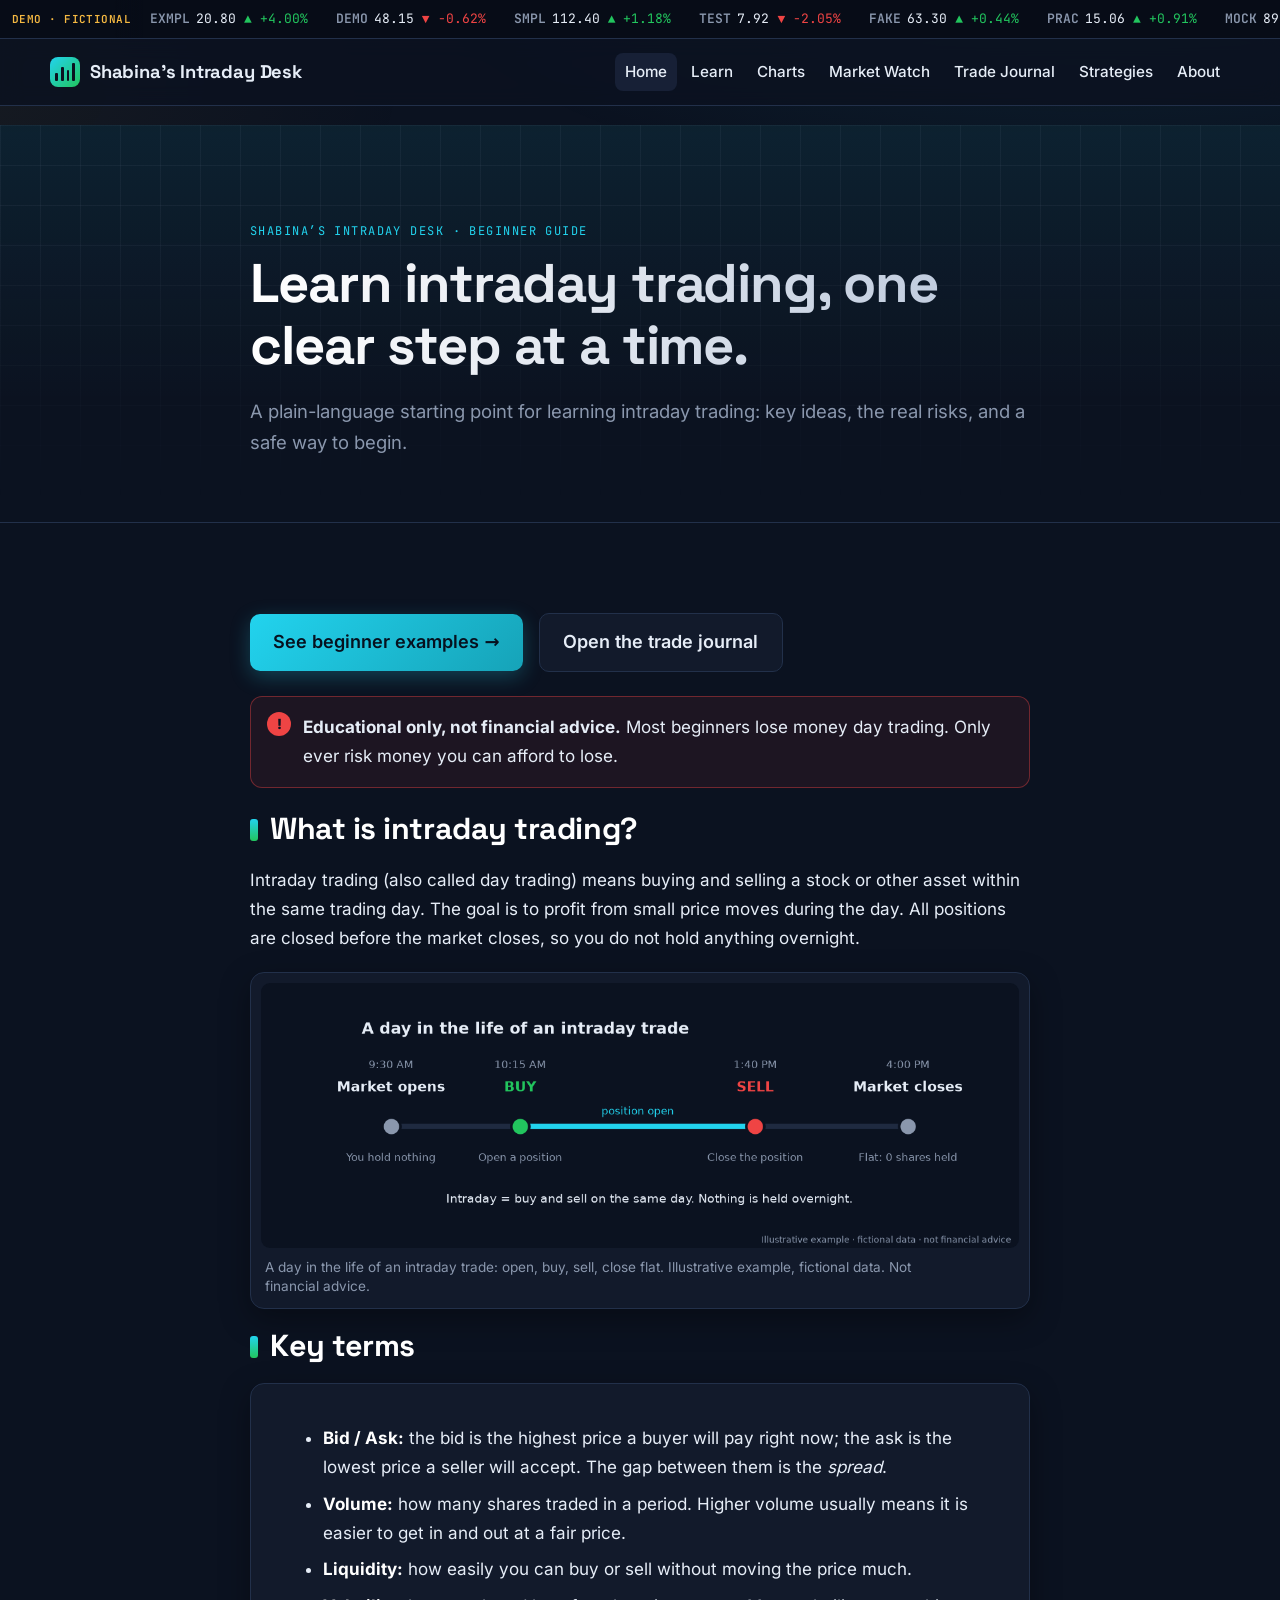
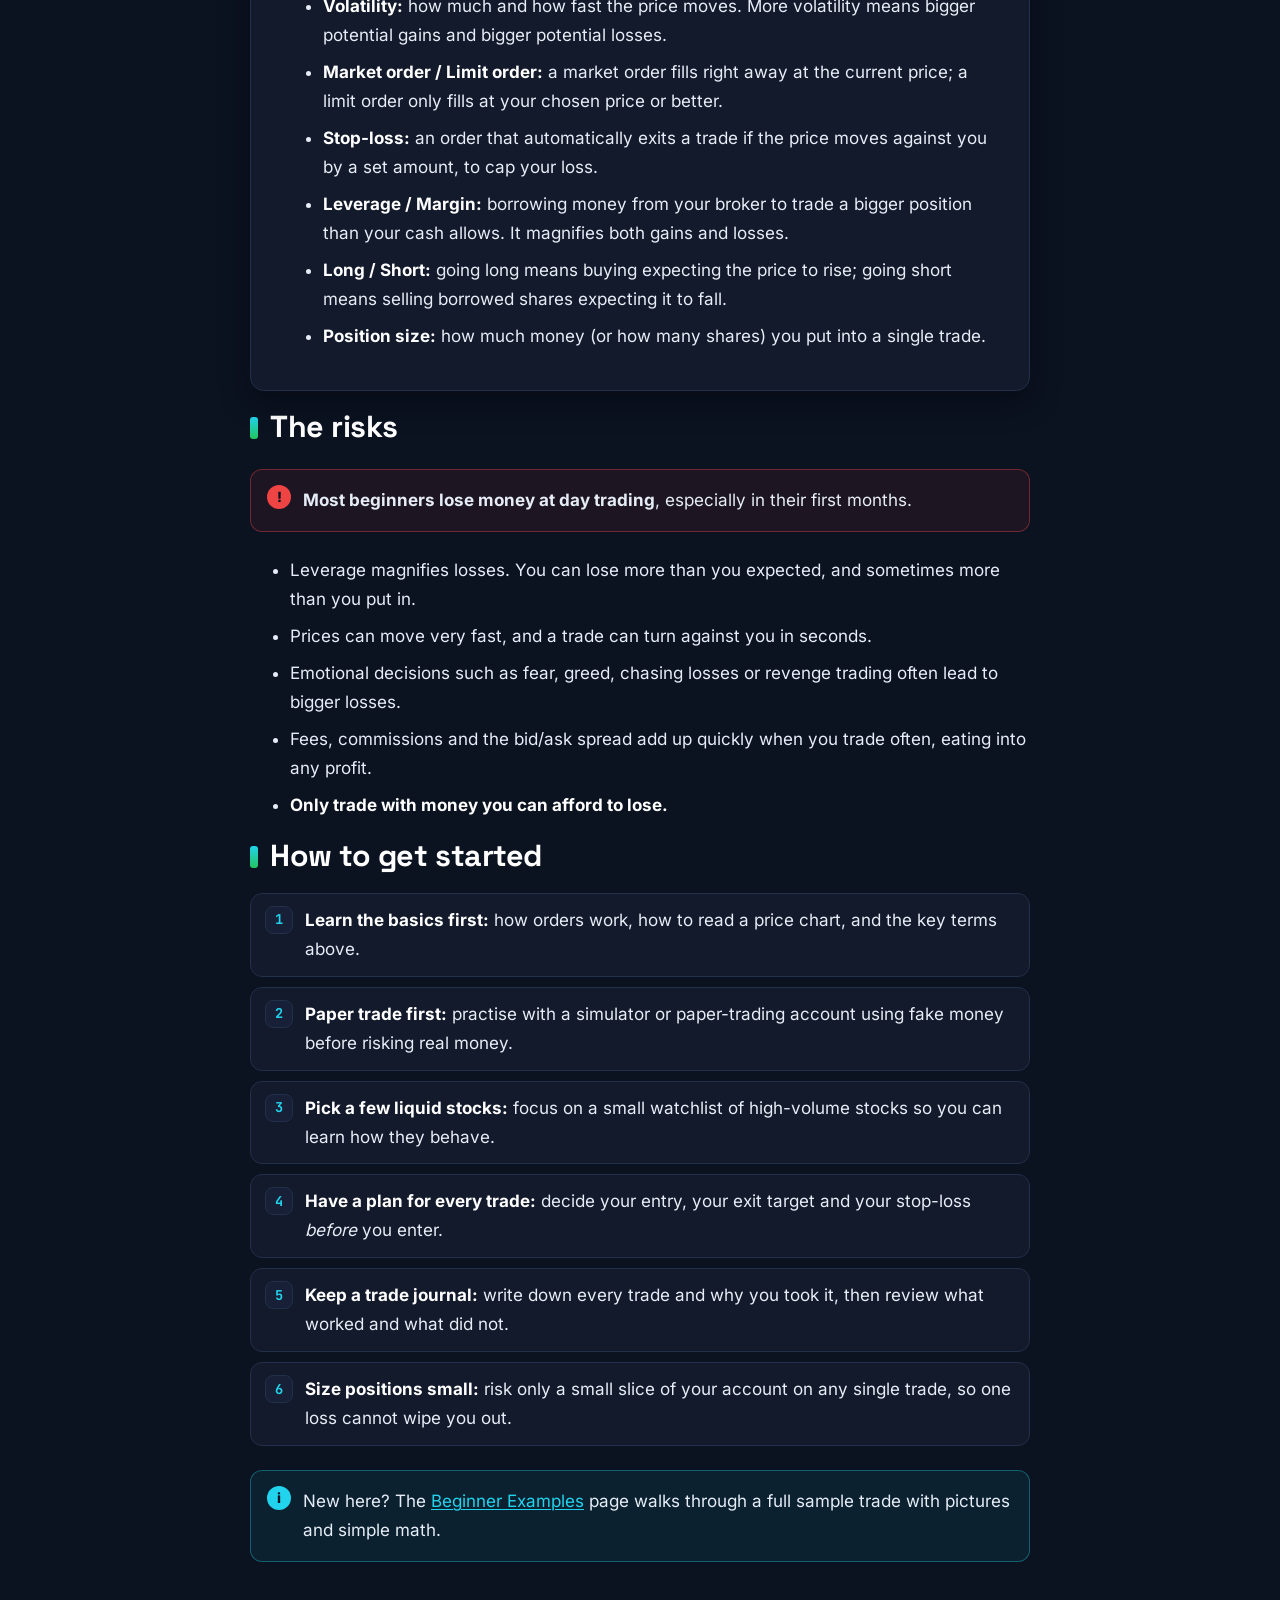
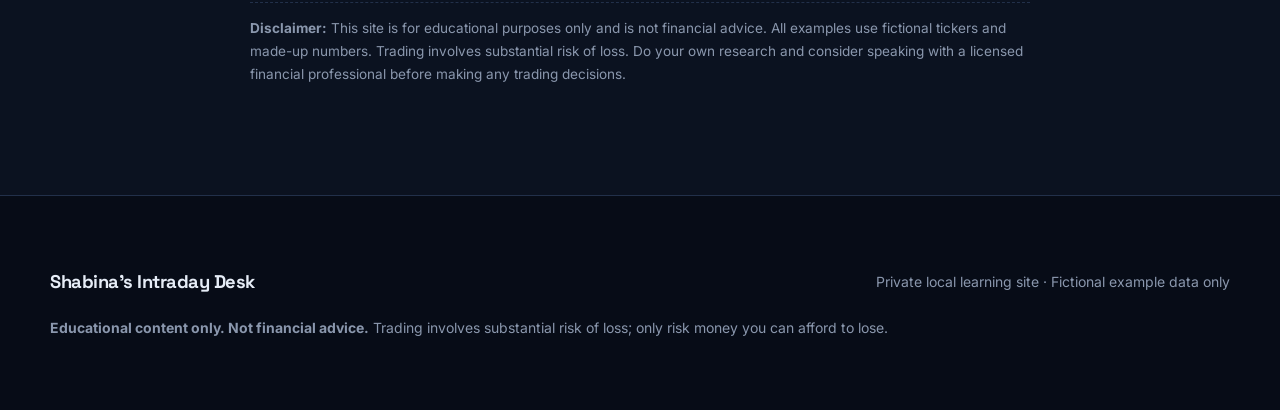
==== index.html @ dc7ed5ba "Publish the static site at the repository root. Extract the finished GitHub Pages export in place, i" ====
<!DOCTYPE html>
<html lang="en-US">
<head>
<meta name="robots" content="noindex, nofollow">
	<meta charset="UTF-8" />
	<meta name="viewport" content="width=device-width, initial-scale=1" />
<title>Shabina&#039;s Intraday Desk &#8211; Intraday trading charts, market watch and journal</title>
<style id="wp-img-auto-sizes-contain-inline-css">
img:is([sizes=auto i],[sizes^="auto," i]){contain-intrinsic-size:3000px 1500px}

</style>
<style id="wp-block-site-title-inline-css">
.wp-block-site-title{box-sizing:border-box}.wp-block-site-title :where(a){color:inherit;font-family:inherit;font-size:inherit;font-style:inherit;font-weight:inherit;letter-spacing:inherit;line-height:inherit;text-decoration:inherit}

</style>
<style id="wp-block-group-inline-css">
.wp-block-group{box-sizing:border-box}:where(.wp-block-group.wp-block-group-is-layout-constrained){position:relative}

</style>
<style id="wp-block-navigation-link-inline-css">
.wp-block-navigation .wp-block-navigation-item__label{overflow-wrap:break-word}.wp-block-navigation .wp-block-navigation-item__description{display:none}.link-ui-tools{outline:1px solid #f0f0f0;padding:8px}.link-ui-block-inserter{padding-top:8px}.link-ui-block-inserter__back{margin-left:8px;text-transform:uppercase}

</style>
<link rel='stylesheet' id='wp-block-navigation-css' href='wp-includes/blocks/navigation/style.min.css' media='all' />
<style id="wp-block-paragraph-inline-css">
.is-small-text{font-size:.875em}.is-regular-text{font-size:1em}.is-large-text{font-size:2.25em}.is-larger-text{font-size:3em}.has-drop-cap:not(:focus):first-letter{float:left;font-size:8.4em;font-style:normal;font-weight:100;line-height:.68;margin:.05em .1em 0 0;text-transform:uppercase}body.rtl .has-drop-cap:not(:focus):first-letter{float:none;margin-left:.1em}p.has-drop-cap.has-background{overflow:hidden}:root :where(p.has-background){padding:1.25em 2.375em}:where(p.has-text-color:not(.has-link-color)) a{color:inherit}p.has-text-align-left[style*="writing-mode:vertical-lr"],p.has-text-align-right[style*="writing-mode:vertical-rl"]{rotate:180deg}

</style>
<style id="wp-block-heading-inline-css">
h1:where(.wp-block-heading).has-background,h2:where(.wp-block-heading).has-background,h3:where(.wp-block-heading).has-background,h4:where(.wp-block-heading).has-background,h5:where(.wp-block-heading).has-background,h6:where(.wp-block-heading).has-background{padding:1.25em 2.375em}h1.has-text-align-left[style*=writing-mode]:where([style*=vertical-lr]),h1.has-text-align-right[style*=writing-mode]:where([style*=vertical-rl]),h2.has-text-align-left[style*=writing-mode]:where([style*=vertical-lr]),h2.has-text-align-right[style*=writing-mode]:where([style*=vertical-rl]),h3.has-text-align-left[style*=writing-mode]:where([style*=vertical-lr]),h3.has-text-align-right[style*=writing-mode]:where([style*=vertical-rl]),h4.has-text-align-left[style*=writing-mode]:where([style*=vertical-lr]),h4.has-text-align-right[style*=writing-mode]:where([style*=vertical-rl]),h5.has-text-align-left[style*=writing-mode]:where([style*=vertical-lr]),h5.has-text-align-right[style*=writing-mode]:where([style*=vertical-rl]),h6.has-text-align-left[style*=writing-mode]:where([style*=vertical-lr]),h6.has-text-align-right[style*=writing-mode]:where([style*=vertical-rl]){rotate:180deg}

</style>
<style id="wp-block-post-excerpt-inline-css">
:where(.wp-block-post-excerpt){box-sizing:border-box;margin-bottom:var(--wp--style--block-gap);margin-top:var(--wp--style--block-gap)}.wp-block-post-excerpt__excerpt{margin-bottom:0;margin-top:0}.wp-block-post-excerpt__more-text{margin-bottom:0;margin-top:var(--wp--style--block-gap)}.wp-block-post-excerpt__more-link{display:inline-block}

</style>
<style id="wp-block-button-inline-css">
.wp-block-button__link{align-content:center;box-sizing:border-box;cursor:pointer;display:inline-block;height:100%;text-align:center;word-break:break-word}.wp-block-button__link.aligncenter{text-align:center}.wp-block-button__link.alignright{text-align:right}:where(.wp-block-button__link){border-radius:9999px;box-shadow:none;padding:calc(.667em + 2px) calc(1.333em + 2px);text-decoration:none}.wp-block-button[style*=text-decoration] .wp-block-button__link{text-decoration:inherit}.wp-block-buttons>.wp-block-button.has-custom-width{max-width:none}.wp-block-buttons>.wp-block-button.has-custom-width .wp-block-button__link{width:100%}.wp-block-buttons>.wp-block-button.has-custom-font-size .wp-block-button__link{font-size:inherit}.wp-block-buttons>.wp-block-button[class*=wp-block-button__width]{width:calc(var(--wp--block-button--width)*1% - var(--wp--style--block-gap, .5em)*(1 - var(--wp--block-button--width)/100))}.wp-block-buttons>.wp-block-button.wp-block-button__width-25{width:calc(25% - var(--wp--style--block-gap, .5em)*.75)}.wp-block-buttons>.wp-block-button.wp-block-button__width-50{width:calc(50% - var(--wp--style--block-gap, .5em)*.5)}.wp-block-buttons>.wp-block-button.wp-block-button__width-75{width:calc(75% - var(--wp--style--block-gap, .5em)*.25)}.wp-block-buttons>.wp-block-button.wp-block-button__width-100{flex-basis:100%;width:100%}.wp-block-buttons.is-vertical>.wp-block-button[class*=wp-block-button__width]{width:calc(var(--wp--block-button--width)*1%)}.wp-block-buttons.is-vertical>.wp-block-button.wp-block-button__width-25{width:25%}.wp-block-buttons.is-vertical>.wp-block-button.wp-block-button__width-50{width:50%}.wp-block-buttons.is-vertical>.wp-block-button.wp-block-button__width-75{width:75%}.wp-block-button.is-style-squared,.wp-block-button__link.wp-block-button.is-style-squared{border-radius:0}.wp-block-button.no-border-radius,.wp-block-button__link.no-border-radius{border-radius:0!important}:root :where(.wp-block-button .wp-block-button__link.is-style-outline),:root :where(.wp-block-button.is-style-outline>.wp-block-button__link){border:2px solid;padding:.667em 1.333em}:root :where(.wp-block-button .wp-block-button__link.is-style-outline:not(.has-text-color)),:root :where(.wp-block-button.is-style-outline>.wp-block-button__link:not(.has-text-color)){color:currentColor}:root :where(.wp-block-button .wp-block-button__link.is-style-outline:not(.has-background)),:root :where(.wp-block-button.is-style-outline>.wp-block-button__link:not(.has-background)){background-color:transparent;background-image:none}

</style>
<style id="wp-block-buttons-inline-css">
.wp-block-buttons{box-sizing:border-box}.wp-block-buttons.is-vertical{flex-direction:column}.wp-block-buttons.is-vertical>.wp-block-button:last-child{margin-bottom:0}.wp-block-buttons>.wp-block-button{display:inline-block;margin:0}.wp-block-buttons.is-content-justification-left{justify-content:flex-start}.wp-block-buttons.is-content-justification-left.is-vertical{align-items:flex-start}.wp-block-buttons.is-content-justification-center{justify-content:center}.wp-block-buttons.is-content-justification-center.is-vertical{align-items:center}.wp-block-buttons.is-content-justification-right{justify-content:flex-end}.wp-block-buttons.is-content-justification-right.is-vertical{align-items:flex-end}.wp-block-buttons.is-content-justification-space-between{justify-content:space-between}.wp-block-buttons.aligncenter{text-align:center}.wp-block-buttons:not(.is-content-justification-space-between,.is-content-justification-right,.is-content-justification-left,.is-content-justification-center) .wp-block-button.aligncenter{margin-left:auto;margin-right:auto;width:100%}.wp-block-buttons[style*=text-decoration] .wp-block-button,.wp-block-buttons[style*=text-decoration] .wp-block-button__link{text-decoration:inherit}.wp-block-buttons.has-custom-font-size .wp-block-button__link{font-size:inherit}.wp-block-buttons .wp-block-button__link{width:100%}.wp-block-button.aligncenter{text-align:center}

</style>
<style id="wp-block-image-inline-css">
.wp-block-image>a,.wp-block-image>figure>a{display:inline-block}.wp-block-image img{box-sizing:border-box;height:auto;max-width:100%;vertical-align:bottom}@media not (prefers-reduced-motion){.wp-block-image img.hide{visibility:hidden}.wp-block-image img.show{animation:show-content-image .4s}}.wp-block-image[style*=border-radius] img,.wp-block-image[style*=border-radius]>a{border-radius:inherit}.wp-block-image.has-custom-border img{box-sizing:border-box}.wp-block-image.aligncenter{text-align:center}.wp-block-image.alignfull>a,.wp-block-image.alignwide>a{width:100%}.wp-block-image.alignfull img,.wp-block-image.alignwide img{height:auto;width:100%}.wp-block-image .aligncenter,.wp-block-image .alignleft,.wp-block-image .alignright,.wp-block-image.aligncenter,.wp-block-image.alignleft,.wp-block-image.alignright{display:table}.wp-block-image .aligncenter>figcaption,.wp-block-image .alignleft>figcaption,.wp-block-image .alignright>figcaption,.wp-block-image.aligncenter>figcaption,.wp-block-image.alignleft>figcaption,.wp-block-image.alignright>figcaption{caption-side:bottom;display:table-caption}.wp-block-image .alignleft{float:left;margin:.5em 1em .5em 0}.wp-block-image .alignright{float:right;margin:.5em 0 .5em 1em}.wp-block-image .aligncenter{margin-left:auto;margin-right:auto}.wp-block-image :where(figcaption){margin-bottom:1em;margin-top:.5em}.wp-block-image.is-style-circle-mask img{border-radius:9999px}@supports ((-webkit-mask-image:none) or (mask-image:none)) or (-webkit-mask-image:none){.wp-block-image.is-style-circle-mask img{border-radius:0;-webkit-mask-image:url('data:image/svg+xml;utf8,<svg viewBox="0 0 100 100" xmlns="http://www.w3.org/2000/svg"><circle cx="50" cy="50" r="50"/></svg>');mask-image:url('data:image/svg+xml;utf8,<svg viewBox="0 0 100 100" xmlns="http://www.w3.org/2000/svg"><circle cx="50" cy="50" r="50"/></svg>');mask-mode:alpha;-webkit-mask-position:center;mask-position:center;-webkit-mask-repeat:no-repeat;mask-repeat:no-repeat;-webkit-mask-size:contain;mask-size:contain}}:root :where(.wp-block-image.is-style-rounded img,.wp-block-image .is-style-rounded img){border-radius:9999px}.wp-block-image figure{margin:0}.wp-lightbox-container{display:flex;flex-direction:column;position:relative}.wp-lightbox-container img{cursor:zoom-in}.wp-lightbox-container img:hover+button{opacity:1}.wp-lightbox-container button{align-items:center;backdrop-filter:blur(16px) saturate(180%);background-color:rgba(90,90,90,.25);border:none;border-radius:4px;cursor:zoom-in;display:flex;height:20px;justify-content:center;opacity:0;padding:0;position:absolute;right:16px;text-align:center;top:16px;width:20px;z-index:100}@media not (prefers-reduced-motion){.wp-lightbox-container button{transition:opacity .2s ease}}.wp-lightbox-container button:focus-visible{outline:3px auto rgba(90,90,90,.25);outline:3px auto -webkit-focus-ring-color;outline-offset:3px}.wp-lightbox-container button:hover{cursor:pointer;opacity:1}.wp-lightbox-container button:focus{opacity:1}.wp-lightbox-container button:focus,.wp-lightbox-container button:hover,.wp-lightbox-container button:not(:hover):not(:active):not(.has-background){background-color:rgba(90,90,90,.25);border:none}.wp-lightbox-overlay{box-sizing:border-box;cursor:zoom-out;height:100vh;left:0;overflow:hidden;position:fixed;top:0;visibility:hidden;width:100%;z-index:100000}.wp-lightbox-overlay .wp-lightbox-close-button{align-items:center;cursor:pointer;display:flex;font-family:inherit;gap:8px;justify-content:center;line-height:1;min-height:40px;min-width:40px;padding:0 4px;position:absolute;right:calc(env(safe-area-inset-right) + 16px);top:calc(env(safe-area-inset-top) + 16px);z-index:5000000}.wp-lightbox-overlay .wp-lightbox-close-button:focus,.wp-lightbox-overlay .wp-lightbox-close-button:hover,.wp-lightbox-overlay .wp-lightbox-close-button:not(:hover):not(:active):not(.has-background){background:none;border:none}.wp-lightbox-overlay .wp-lightbox-close-button:has(.wp-lightbox-close-text:not([hidden])) .wp-lightbox-close-icon svg{height:1em;width:1em}.wp-lightbox-overlay .wp-lightbox-close-icon svg{display:block}.wp-lightbox-overlay .wp-lightbox-navigation-button-next,.wp-lightbox-overlay .wp-lightbox-navigation-button-prev{align-items:center;bottom:16px;cursor:pointer;display:flex;font-family:inherit;gap:4px;justify-content:center;line-height:1;min-height:40px;min-width:40px;padding:0 8px;position:absolute;z-index:2000002}.wp-lightbox-overlay .wp-lightbox-navigation-button-next[hidden],.wp-lightbox-overlay .wp-lightbox-navigation-button-prev[hidden]{display:none}@media (min-width:960px){.wp-lightbox-overlay .wp-lightbox-navigation-button-next,.wp-lightbox-overlay .wp-lightbox-navigation-button-prev{bottom:50%;transform:translateY(-50%)}}.wp-lightbox-overlay .wp-lightbox-navigation-button-next:focus,.wp-lightbox-overlay .wp-lightbox-navigation-button-next:hover,.wp-lightbox-overlay .wp-lightbox-navigation-button-next:not(:hover):not(:active):not(.has-background),.wp-lightbox-overlay .wp-lightbox-navigation-button-prev:focus,.wp-lightbox-overlay .wp-lightbox-navigation-button-prev:hover,.wp-lightbox-overlay .wp-lightbox-navigation-button-prev:not(:hover):not(:active):not(.has-background){background:none;border:none;padding:0 8px}.wp-lightbox-overlay .wp-lightbox-navigation-button-next:has(.wp-lightbox-navigation-text:not([hidden])) .wp-lightbox-navigation-icon svg,.wp-lightbox-overlay .wp-lightbox-navigation-button-prev:has(.wp-lightbox-navigation-text:not([hidden])) .wp-lightbox-navigation-icon svg{display:block;height:1.5em;width:1.5em}.wp-lightbox-overlay .wp-lightbox-navigation-button-prev{left:calc(env(safe-area-inset-left) + 16px)}.wp-lightbox-overlay .wp-lightbox-navigation-button-next{right:calc(env(safe-area-inset-right) + 16px)}.wp-lightbox-overlay .wp-lightbox-navigation-icon svg{vertical-align:middle}.wp-lightbox-overlay .lightbox-image-container{height:var(--wp--lightbox-container-height);left:50%;overflow:hidden;position:absolute;top:50%;transform:translate(-50%,-50%);transform-origin:top left;width:var(--wp--lightbox-container-width);z-index:2000001}.wp-lightbox-overlay .wp-block-image{align-items:center;box-sizing:border-box;display:flex;height:100%;justify-content:center;margin:0;position:relative;transform-origin:0 0;width:100%;z-index:3000000}.wp-lightbox-overlay .wp-block-image img{height:var(--wp--lightbox-image-height);min-height:var(--wp--lightbox-image-height);min-width:var(--wp--lightbox-image-width);width:var(--wp--lightbox-image-width)}.wp-lightbox-overlay .wp-block-image figcaption{display:none}.wp-lightbox-overlay button{background:none;border:none}.wp-lightbox-overlay .scrim{background-color:#fff;height:100%;opacity:.9;position:absolute;width:100%;z-index:2000000}.wp-lightbox-overlay.active{visibility:visible}@media not (prefers-reduced-motion){.wp-lightbox-overlay.active{animation:turn-on-visibility .25s both}.wp-lightbox-overlay.active img{animation:turn-on-visibility .35s both}.wp-lightbox-overlay.show-closing-animation:not(.active){animation:turn-off-visibility .35s both}.wp-lightbox-overlay.show-closing-animation:not(.active) img{animation:turn-off-visibility .25s both}.wp-lightbox-overlay.zoom.active{animation:none;opacity:1;visibility:visible}.wp-lightbox-overlay.zoom.active .lightbox-image-container{animation:lightbox-zoom-in .4s}.wp-lightbox-overlay.zoom.active .lightbox-image-container img{animation:none}.wp-lightbox-overlay.zoom.active .scrim{animation:turn-on-visibility .4s forwards}.wp-lightbox-overlay.zoom.show-closing-animation:not(.active){animation:none}.wp-lightbox-overlay.zoom.show-closing-animation:not(.active) .lightbox-image-container{animation:lightbox-zoom-out .4s}.wp-lightbox-overlay.zoom.show-closing-animation:not(.active) .lightbox-image-container img{animation:none}.wp-lightbox-overlay.zoom.show-closing-animation:not(.active) .scrim{animation:turn-off-visibility .4s forwards}}@keyframes show-content-image{0%{visibility:hidden}99%{visibility:hidden}to{visibility:visible}}@keyframes turn-on-visibility{0%{opacity:0}to{opacity:1}}@keyframes turn-off-visibility{0%{opacity:1;visibility:visible}99%{opacity:0;visibility:visible}to{opacity:0;visibility:hidden}}@keyframes lightbox-zoom-in{0%{transform:translate(calc((-100vw + var(--wp--lightbox-scrollbar-width))/2 + var(--wp--lightbox-initial-left-position)),calc(-50vh + var(--wp--lightbox-initial-top-position))) scale(var(--wp--lightbox-scale))}to{transform:translate(-50%,-50%) scale(1)}}@keyframes lightbox-zoom-out{0%{transform:translate(-50%,-50%) scale(1);visibility:visible}99%{visibility:visible}to{transform:translate(calc((-100vw + var(--wp--lightbox-scrollbar-width))/2 + var(--wp--lightbox-initial-left-position)),calc(-50vh + var(--wp--lightbox-initial-top-position))) scale(var(--wp--lightbox-scale));visibility:hidden}}

</style>
<style id="wp-block-list-inline-css">
ol,ul{box-sizing:border-box}:root :where(.wp-block-list.has-background){padding:1.25em 2.375em}

				ul.is-style-checkmark-list {
					list-style-type: "\2713";
				}

				ul.is-style-checkmark-list li {
					padding-inline-start: 1ch;
				}

</style>
<style id="wp-block-post-content-inline-css">
.wp-block-post-content{display:flow-root}

</style>
<style id="wp-block-library-inline-css">
:root{--wp-block-synced-color:#7a00df;--wp-block-synced-color--rgb:122,0,223;--wp-bound-block-color:var(--wp-block-synced-color);--wp-editor-canvas-background:#ddd;--wp-admin-theme-color:#007cba;--wp-admin-theme-color--rgb:0,124,186;--wp-admin-theme-color-darker-10:#006ba1;--wp-admin-theme-color-darker-10--rgb:0,107,160.5;--wp-admin-theme-color-darker-20:#005a87;--wp-admin-theme-color-darker-20--rgb:0,90,135;--wp-admin-border-width-focus:2px}@media (min-resolution:192dpi){:root{--wp-admin-border-width-focus:1.5px}}.wp-element-button{cursor:pointer}:root .has-very-light-gray-background-color{background-color:#eee}:root .has-very-dark-gray-background-color{background-color:#313131}:root .has-very-light-gray-color{color:#eee}:root .has-very-dark-gray-color{color:#313131}:root .has-vivid-green-cyan-to-vivid-cyan-blue-gradient-background{background:linear-gradient(135deg,#00d084,#0693e3)}:root .has-purple-crush-gradient-background{background:linear-gradient(135deg,#34e2e4,#4721fb 50%,#ab1dfe)}:root .has-hazy-dawn-gradient-background{background:linear-gradient(135deg,#faaca8,#dad0ec)}:root .has-subdued-olive-gradient-background{background:linear-gradient(135deg,#fafae1,#67a671)}:root .has-atomic-cream-gradient-background{background:linear-gradient(135deg,#fdd79a,#004a59)}:root .has-nightshade-gradient-background{background:linear-gradient(135deg,#330968,#31cdcf)}:root .has-midnight-gradient-background{background:linear-gradient(135deg,#020381,#2874fc)}:root{--wp--preset--font-size--normal:16px;--wp--preset--font-size--huge:42px}.has-regular-font-size{font-size:1em}.has-larger-font-size{font-size:2.625em}.has-normal-font-size{font-size:var(--wp--preset--font-size--normal)}.has-huge-font-size{font-size:var(--wp--preset--font-size--huge)}:root .has-text-align-center{text-align:center}:root .has-text-align-left{text-align:left}:root .has-text-align-right{text-align:right}.has-fit-text{white-space:nowrap!important}#end-resizable-editor-section{display:none}.aligncenter{clear:both}.items-justified-left{justify-content:flex-start}.items-justified-center{justify-content:center}.items-justified-right{justify-content:flex-end}.items-justified-space-between{justify-content:space-between}.screen-reader-text{word-wrap:normal!important;border:0;clip-path:inset(50%);height:1px;margin:-1px;overflow:hidden;padding:0;position:absolute;width:1px;word-break:normal!important}.screen-reader-text:focus{background-color:#ddd;clip-path:none;color:#444;display:block;font-size:1em;height:auto;left:5px;line-height:normal;padding:15px 23px 14px;text-decoration:none;top:5px;width:auto;z-index:100000}html :where(.has-border-color){border-style:solid}html :where([style^=border-color],[style*=";border-color"],[style*="; border-color"]){border-style:solid}html :where([style^=border-top-color],[style*=";border-top-color"],[style*="; border-top-color"]){border-top-style:solid}html :where([style^=border-right-color],[style*=";border-right-color"],[style*="; border-right-color"]){border-right-style:solid}html :where([style^=border-bottom-color],[style*=";border-bottom-color"],[style*="; border-bottom-color"]){border-bottom-style:solid}html :where([style^=border-left-color],[style*=";border-left-color"],[style*="; border-left-color"]){border-left-style:solid}html :where([style^=border-width],[style*=";border-width"],[style*="; border-width"]){border-style:solid}html :where([style^=border-top-width],[style*=";border-top-width"],[style*="; border-top-width"]){border-top-style:solid}html :where([style^=border-right-width],[style*=";border-right-width"],[style*="; border-right-width"]){border-right-style:solid}html :where([style^=border-bottom-width],[style*=";border-bottom-width"],[style*="; border-bottom-width"]){border-bottom-style:solid}html :where([style^=border-left-width],[style*=";border-left-width"],[style*="; border-left-width"]){border-left-style:solid}html :where(img[class*=wp-image-]){height:auto;max-width:100%}:where(figure){margin:0 0 1em}html :where(.is-position-sticky){--wp-admin--admin-bar--position-offset:var(--wp-admin--admin-bar--height,0px)}@media screen and (max-width:600px){html :where(.is-position-sticky){--wp-admin--admin-bar--position-offset:0px}}

</style>
<style id="global-styles-inline-css">
:root{--wp--preset--aspect-ratio--square: 1;--wp--preset--aspect-ratio--4-3: 4/3;--wp--preset--aspect-ratio--3-4: 3/4;--wp--preset--aspect-ratio--3-2: 3/2;--wp--preset--aspect-ratio--2-3: 2/3;--wp--preset--aspect-ratio--16-9: 16/9;--wp--preset--aspect-ratio--9-16: 9/16;--wp--preset--color--black: #000000;--wp--preset--color--cyan-bluish-gray: #abb8c3;--wp--preset--color--white: #ffffff;--wp--preset--color--pale-pink: #f78da7;--wp--preset--color--vivid-red: #cf2e2e;--wp--preset--color--luminous-vivid-orange: #ff6900;--wp--preset--color--luminous-vivid-amber: #fcb900;--wp--preset--color--light-green-cyan: #7bdcb5;--wp--preset--color--vivid-green-cyan: #00d084;--wp--preset--color--pale-cyan-blue: #8ed1fc;--wp--preset--color--vivid-cyan-blue: #0693e3;--wp--preset--color--vivid-purple: #9b51e0;--wp--preset--color--base: #0B1220;--wp--preset--color--contrast: #E6EDF7;--wp--preset--color--accent-1: #22D3EE;--wp--preset--color--accent-2: #F5B942;--wp--preset--color--accent-3: #121A2B;--wp--preset--color--accent-4: #8A97AD;--wp--preset--color--accent-5: #22304A;--wp--preset--color--accent-6: #172036;--wp--preset--color--gain: #22C55E;--wp--preset--color--loss: #EF4444;--wp--preset--gradient--vivid-cyan-blue-to-vivid-purple: linear-gradient(135deg,rgb(6,147,227) 0%,rgb(155,81,224) 100%);--wp--preset--gradient--light-green-cyan-to-vivid-green-cyan: linear-gradient(135deg,rgb(122,220,180) 0%,rgb(0,208,130) 100%);--wp--preset--gradient--luminous-vivid-amber-to-luminous-vivid-orange: linear-gradient(135deg,rgb(252,185,0) 0%,rgb(255,105,0) 100%);--wp--preset--gradient--luminous-vivid-orange-to-vivid-red: linear-gradient(135deg,rgb(255,105,0) 0%,rgb(207,46,46) 100%);--wp--preset--gradient--very-light-gray-to-cyan-bluish-gray: linear-gradient(135deg,rgb(238,238,238) 0%,rgb(169,184,195) 100%);--wp--preset--gradient--cool-to-warm-spectrum: linear-gradient(135deg,rgb(74,234,220) 0%,rgb(151,120,209) 20%,rgb(207,42,186) 40%,rgb(238,44,130) 60%,rgb(251,105,98) 80%,rgb(254,248,76) 100%);--wp--preset--gradient--blush-light-purple: linear-gradient(135deg,rgb(255,206,236) 0%,rgb(152,150,240) 100%);--wp--preset--gradient--blush-bordeaux: linear-gradient(135deg,rgb(254,205,165) 0%,rgb(254,45,45) 50%,rgb(107,0,62) 100%);--wp--preset--gradient--luminous-dusk: linear-gradient(135deg,rgb(255,203,112) 0%,rgb(199,81,192) 50%,rgb(65,88,208) 100%);--wp--preset--gradient--pale-ocean: linear-gradient(135deg,rgb(255,245,203) 0%,rgb(182,227,212) 50%,rgb(51,167,181) 100%);--wp--preset--gradient--electric-grass: linear-gradient(135deg,rgb(202,248,128) 0%,rgb(113,206,126) 100%);--wp--preset--gradient--midnight: linear-gradient(135deg,rgb(2,3,129) 0%,rgb(40,116,252) 100%);--wp--preset--font-size--small: 0.875rem;--wp--preset--font-size--medium: clamp(1rem, 1rem + ((1vw - 0.2rem) * 0.233), 1.125rem);--wp--preset--font-size--large: clamp(1.125rem, 1.125rem + ((1vw - 0.2rem) * 0.465), 1.375rem);--wp--preset--font-size--x-large: clamp(1.75rem, 1.75rem + ((1vw - 0.2rem) * 0.465), 2rem);--wp--preset--font-size--xx-large: clamp(2.15rem, 2.15rem + ((1vw - 0.2rem) * 1.581), 3rem);--wp--preset--font-family--body: Inter, system-ui, sans-serif;--wp--preset--font-family--display: "Space Grotesk", Inter, sans-serif;--wp--preset--font-family--mono: "JetBrains Mono", ui-monospace, monospace;--wp--preset--spacing--20: 10px;--wp--preset--spacing--30: 20px;--wp--preset--spacing--40: 30px;--wp--preset--spacing--50: clamp(30px, 5vw, 50px);--wp--preset--spacing--60: clamp(30px, 7vw, 70px);--wp--preset--spacing--70: clamp(50px, 7vw, 90px);--wp--preset--spacing--80: clamp(70px, 10vw, 140px);--wp--preset--shadow--natural: 6px 6px 9px rgba(0, 0, 0, 0.2);--wp--preset--shadow--deep: 12px 12px 50px rgba(0, 0, 0, 0.4);--wp--preset--shadow--sharp: 6px 6px 0px rgba(0, 0, 0, 0.2);--wp--preset--shadow--outlined: 6px 6px 0px -3px rgb(255, 255, 255), 6px 6px rgb(0, 0, 0);--wp--preset--shadow--crisp: 6px 6px 0px rgb(0, 0, 0);}.wp-block-button{--wp--preset--dimension--25: 25%;--wp--preset--dimension--50: 50%;--wp--preset--dimension--75: 75%;--wp--preset--dimension--100: 100%;}:root { --wp--style--global--content-size: 780px;--wp--style--global--wide-size: 1180px; }:where(body) { margin: 0; }.wp-site-blocks { padding-top: var(--wp--style--root--padding-top); padding-bottom: var(--wp--style--root--padding-bottom); }.has-global-padding { padding-right: var(--wp--style--root--padding-right); padding-left: var(--wp--style--root--padding-left); }.has-global-padding > .alignfull { margin-right: calc(var(--wp--style--root--padding-right) * -1); margin-left: calc(var(--wp--style--root--padding-left) * -1); }.has-global-padding :where(:not(.alignfull.is-layout-flow) > .has-global-padding:not(.wp-block-block, .alignfull)) { padding-right: 0; padding-left: 0; }.has-global-padding :where(:not(.alignfull.is-layout-flow) > .has-global-padding:not(.wp-block-block, .alignfull)) > .alignfull { margin-left: 0; margin-right: 0; }.wp-site-blocks > .alignleft { float: left; margin-right: 2em; }.wp-site-blocks > .alignright { float: right; margin-left: 2em; }.wp-site-blocks > .aligncenter { justify-content: center; margin-left: auto; margin-right: auto; }:where(.wp-site-blocks) > * { margin-block-start: 1.2rem; margin-block-end: 0; }:where(.wp-site-blocks) > :first-child { margin-block-start: 0; }:where(.wp-site-blocks) > :last-child { margin-block-end: 0; }:root { --wp--style--block-gap: 1.2rem; }:root :where(.is-layout-flow) > :first-child{margin-block-start: 0;}:root :where(.is-layout-flow) > :last-child{margin-block-end: 0;}:root :where(.is-layout-flow) > *{margin-block-start: 1.2rem;margin-block-end: 0;}:root :where(.is-layout-constrained) > :first-child{margin-block-start: 0;}:root :where(.is-layout-constrained) > :last-child{margin-block-end: 0;}:root :where(.is-layout-constrained) > *{margin-block-start: 1.2rem;margin-block-end: 0;}:root :where(.is-layout-flex){gap: 1.2rem;}:root :where(.is-layout-grid){gap: 1.2rem;}.is-layout-flow > .alignleft{float: left;margin-inline-start: 0;margin-inline-end: 2em;}.is-layout-flow > .alignright{float: right;margin-inline-start: 2em;margin-inline-end: 0;}.is-layout-flow > .aligncenter{margin-left: auto !important;margin-right: auto !important;}.is-layout-constrained > .alignleft{float: left;margin-inline-start: 0;margin-inline-end: 2em;}.is-layout-constrained > .alignright{float: right;margin-inline-start: 2em;margin-inline-end: 0;}.is-layout-constrained > .aligncenter{margin-left: auto !important;margin-right: auto !important;}.is-layout-constrained > :where(:not(.alignleft):not(.alignright):not(.alignfull)){max-width: var(--wp--style--global--content-size);margin-left: auto !important;margin-right: auto !important;}.is-layout-constrained > .alignwide{max-width: var(--wp--style--global--wide-size);}body .is-layout-flex{display: flex;}.is-layout-flex{flex-wrap: wrap;align-items: center;}.is-layout-flex > :is(*, div){margin: 0;}body .is-layout-grid{display: grid;}.is-layout-grid > :is(*, div){margin: 0;}body{background-color: var(--wp--preset--color--base);color: var(--wp--preset--color--contrast);font-family: var(--wp--preset--font-family--body);font-size: clamp(0.875rem, 0.875rem + ((1vw - 0.2rem) * 0.35), 1.063rem);font-weight: 400;letter-spacing: 0;line-height: 1.7;--wp--style--root--padding-top: 0px;--wp--style--root--padding-right: var(--wp--preset--spacing--50);--wp--style--root--padding-bottom: 0px;--wp--style--root--padding-left: var(--wp--preset--spacing--50);}a:where(:not(.wp-element-button)){color: var(--wp--preset--color--accent-1);}:root :where(a:where(:not(.wp-element-button)):hover){color: #67E8F9;text-decoration: none;}h1, h2, h3, h4, h5, h6{color: #FFFFFF;font-family: var(--wp--preset--font-family--display);font-weight: 700;letter-spacing: -0.02em;line-height: 1.15;}h1{font-size: clamp(2.2rem,5vw,3.4rem);}h2{font-size: clamp(1.45rem,3vw,1.9rem);margin-top: 2.6rem;}h3{font-size: clamp(0.875rem, 0.875rem + ((1vw - 0.2rem) * 0.605), 1.2rem);}h4{font-size: var(--wp--preset--font-size--medium);}h5{font-size: var(--wp--preset--font-size--small);letter-spacing: 0.5px;}h6{font-size: var(--wp--preset--font-size--small);font-weight: 700;letter-spacing: 1.4px;text-transform: uppercase;}:root :where(.wp-element-button, .wp-block-button__link){background-color: var(--wp--preset--color--accent-1);border-width: 0;color: #06111F;font-family: inherit;font-size: var(--wp--preset--font-size--medium);font-style: inherit;font-weight: inherit;letter-spacing: inherit;line-height: inherit;padding-top: 1rem;padding-right: 2.25rem;padding-bottom: 1rem;padding-left: 2.25rem;text-decoration: none;text-transform: inherit;}:root :where(.wp-element-button:hover, .wp-block-button__link:hover){background-color: color-mix(in srgb, var(--wp--preset--color--contrast) 85%, transparent);border-color: transparent;color: var(--wp--preset--color--base);}:root :where(.wp-element-button:focus, .wp-block-button__link:focus){outline-color: var(--wp--preset--color--accent-4);outline-offset: 2px;}:root :where(.wp-element-caption, .wp-block-audio figcaption, .wp-block-embed figcaption, .wp-block-gallery figcaption, .wp-block-image figcaption, .wp-block-table figcaption, .wp-block-video figcaption){color: var(--wp--preset--color--accent-4);font-size: var(--wp--preset--font-size--small);line-height: 1.4;}.has-black-color{color: var(--wp--preset--color--black) !important;}.has-cyan-bluish-gray-color{color: var(--wp--preset--color--cyan-bluish-gray) !important;}.has-white-color{color: var(--wp--preset--color--white) !important;}.has-pale-pink-color{color: var(--wp--preset--color--pale-pink) !important;}.has-vivid-red-color{color: var(--wp--preset--color--vivid-red) !important;}.has-luminous-vivid-orange-color{color: var(--wp--preset--color--luminous-vivid-orange) !important;}.has-luminous-vivid-amber-color{color: var(--wp--preset--color--luminous-vivid-amber) !important;}.has-light-green-cyan-color{color: var(--wp--preset--color--light-green-cyan) !important;}.has-vivid-green-cyan-color{color: var(--wp--preset--color--vivid-green-cyan) !important;}.has-pale-cyan-blue-color{color: var(--wp--preset--color--pale-cyan-blue) !important;}.has-vivid-cyan-blue-color{color: var(--wp--preset--color--vivid-cyan-blue) !important;}.has-vivid-purple-color{color: var(--wp--preset--color--vivid-purple) !important;}.has-base-color{color: var(--wp--preset--color--base) !important;}.has-contrast-color{color: var(--wp--preset--color--contrast) !important;}.has-accent-1-color{color: var(--wp--preset--color--accent-1) !important;}.has-accent-2-color{color: var(--wp--preset--color--accent-2) !important;}.has-accent-3-color{color: var(--wp--preset--color--accent-3) !important;}.has-accent-4-color{color: var(--wp--preset--color--accent-4) !important;}.has-accent-5-color{color: var(--wp--preset--color--accent-5) !important;}.has-accent-6-color{color: var(--wp--preset--color--accent-6) !important;}.has-gain-color{color: var(--wp--preset--color--gain) !important;}.has-loss-color{color: var(--wp--preset--color--loss) !important;}.has-black-background-color{background-color: var(--wp--preset--color--black) !important;}.has-cyan-bluish-gray-background-color{background-color: var(--wp--preset--color--cyan-bluish-gray) !important;}.has-white-background-color{background-color: var(--wp--preset--color--white) !important;}.has-pale-pink-background-color{background-color: var(--wp--preset--color--pale-pink) !important;}.has-vivid-red-background-color{background-color: var(--wp--preset--color--vivid-red) !important;}.has-luminous-vivid-orange-background-color{background-color: var(--wp--preset--color--luminous-vivid-orange) !important;}.has-luminous-vivid-amber-background-color{background-color: var(--wp--preset--color--luminous-vivid-amber) !important;}.has-light-green-cyan-background-color{background-color: var(--wp--preset--color--light-green-cyan) !important;}.has-vivid-green-cyan-background-color{background-color: var(--wp--preset--color--vivid-green-cyan) !important;}.has-pale-cyan-blue-background-color{background-color: var(--wp--preset--color--pale-cyan-blue) !important;}.has-vivid-cyan-blue-background-color{background-color: var(--wp--preset--color--vivid-cyan-blue) !important;}.has-vivid-purple-background-color{background-color: var(--wp--preset--color--vivid-purple) !important;}.has-base-background-color{background-color: var(--wp--preset--color--base) !important;}.has-contrast-background-color{background-color: var(--wp--preset--color--contrast) !important;}.has-accent-1-background-color{background-color: var(--wp--preset--color--accent-1) !important;}.has-accent-2-background-color{background-color: var(--wp--preset--color--accent-2) !important;}.has-accent-3-background-color{background-color: var(--wp--preset--color--accent-3) !important;}.has-accent-4-background-color{background-color: var(--wp--preset--color--accent-4) !important;}.has-accent-5-background-color{background-color: var(--wp--preset--color--accent-5) !important;}.has-accent-6-background-color{background-color: var(--wp--preset--color--accent-6) !important;}.has-gain-background-color{background-color: var(--wp--preset--color--gain) !important;}.has-loss-background-color{background-color: var(--wp--preset--color--loss) !important;}.has-black-border-color{border-color: var(--wp--preset--color--black) !important;}.has-cyan-bluish-gray-border-color{border-color: var(--wp--preset--color--cyan-bluish-gray) !important;}.has-white-border-color{border-color: var(--wp--preset--color--white) !important;}.has-pale-pink-border-color{border-color: var(--wp--preset--color--pale-pink) !important;}.has-vivid-red-border-color{border-color: var(--wp--preset--color--vivid-red) !important;}.has-luminous-vivid-orange-border-color{border-color: var(--wp--preset--color--luminous-vivid-orange) !important;}.has-luminous-vivid-amber-border-color{border-color: var(--wp--preset--color--luminous-vivid-amber) !important;}.has-light-green-cyan-border-color{border-color: var(--wp--preset--color--light-green-cyan) !important;}.has-vivid-green-cyan-border-color{border-color: var(--wp--preset--color--vivid-green-cyan) !important;}.has-pale-cyan-blue-border-color{border-color: var(--wp--preset--color--pale-cyan-blue) !important;}.has-vivid-cyan-blue-border-color{border-color: var(--wp--preset--color--vivid-cyan-blue) !important;}.has-vivid-purple-border-color{border-color: var(--wp--preset--color--vivid-purple) !important;}.has-base-border-color{border-color: var(--wp--preset--color--base) !important;}.has-contrast-border-color{border-color: var(--wp--preset--color--contrast) !important;}.has-accent-1-border-color{border-color: var(--wp--preset--color--accent-1) !important;}.has-accent-2-border-color{border-color: var(--wp--preset--color--accent-2) !important;}.has-accent-3-border-color{border-color: var(--wp--preset--color--accent-3) !important;}.has-accent-4-border-color{border-color: var(--wp--preset--color--accent-4) !important;}.has-accent-5-border-color{border-color: var(--wp--preset--color--accent-5) !important;}.has-accent-6-border-color{border-color: var(--wp--preset--color--accent-6) !important;}.has-gain-border-color{border-color: var(--wp--preset--color--gain) !important;}.has-loss-border-color{border-color: var(--wp--preset--color--loss) !important;}.has-vivid-cyan-blue-to-vivid-purple-gradient-background{background: var(--wp--preset--gradient--vivid-cyan-blue-to-vivid-purple) !important;}.has-light-green-cyan-to-vivid-green-cyan-gradient-background{background: var(--wp--preset--gradient--light-green-cyan-to-vivid-green-cyan) !important;}.has-luminous-vivid-amber-to-luminous-vivid-orange-gradient-background{background: var(--wp--preset--gradient--luminous-vivid-amber-to-luminous-vivid-orange) !important;}.has-luminous-vivid-orange-to-vivid-red-gradient-background{background: var(--wp--preset--gradient--luminous-vivid-orange-to-vivid-red) !important;}.has-very-light-gray-to-cyan-bluish-gray-gradient-background{background: var(--wp--preset--gradient--very-light-gray-to-cyan-bluish-gray) !important;}.has-cool-to-warm-spectrum-gradient-background{background: var(--wp--preset--gradient--cool-to-warm-spectrum) !important;}.has-blush-light-purple-gradient-background{background: var(--wp--preset--gradient--blush-light-purple) !important;}.has-blush-bordeaux-gradient-background{background: var(--wp--preset--gradient--blush-bordeaux) !important;}.has-luminous-dusk-gradient-background{background: var(--wp--preset--gradient--luminous-dusk) !important;}.has-pale-ocean-gradient-background{background: var(--wp--preset--gradient--pale-ocean) !important;}.has-electric-grass-gradient-background{background: var(--wp--preset--gradient--electric-grass) !important;}.has-midnight-gradient-background{background: var(--wp--preset--gradient--midnight) !important;}.has-small-font-size{font-size: var(--wp--preset--font-size--small) !important;}.has-medium-font-size{font-size: var(--wp--preset--font-size--medium) !important;}.has-large-font-size{font-size: var(--wp--preset--font-size--large) !important;}.has-x-large-font-size{font-size: var(--wp--preset--font-size--x-large) !important;}.has-xx-large-font-size{font-size: var(--wp--preset--font-size--xx-large) !important;}.has-body-font-family{font-family: var(--wp--preset--font-family--body) !important;}.has-display-font-family{font-family: var(--wp--preset--font-family--display) !important;}.has-mono-font-family{font-family: var(--wp--preset--font-family--mono) !important;}
:root :where(.wp-block-buttons-is-layout-flow) > :first-child{margin-block-start: 0;}:root :where(.wp-block-buttons-is-layout-flow) > :last-child{margin-block-end: 0;}:root :where(.wp-block-buttons-is-layout-flow) > *{margin-block-start: 16px;margin-block-end: 0;}:root :where(.wp-block-buttons-is-layout-constrained) > :first-child{margin-block-start: 0;}:root :where(.wp-block-buttons-is-layout-constrained) > :last-child{margin-block-end: 0;}:root :where(.wp-block-buttons-is-layout-constrained) > *{margin-block-start: 16px;margin-block-end: 0;}:root :where(.wp-block-buttons-is-layout-flex){gap: 16px;}:root :where(.wp-block-buttons-is-layout-grid){gap: 16px;}
:root :where(.wp-block-site-title){font-family: var(--wp--preset--font-family--display);font-size: clamp(0.875rem, 0.875rem + ((1vw - 0.2rem) * 0.512), 1.15rem);font-weight: 700;letter-spacing: -.5px;}
:root :where(.wp-block-site-title a:where(:not(.wp-element-button))){text-decoration: none;}
:root :where(.wp-block-site-title a:where(:not(.wp-element-button)):hover){text-decoration: underline;}
:root :where(.wp-block-navigation){font-size: clamp(0.875rem, 0.875rem + ((1vw - 0.2rem) * 0.14), 0.95rem);font-weight: 500;}
:root :where(.wp-block-navigation a:where(:not(.wp-element-button))){text-decoration: none;}
:root :where(.wp-block-navigation a:where(:not(.wp-element-button)):hover){text-decoration: underline;}
:root :where(.wp-block-list li){margin-top: 0.5rem;}

</style>
<style id="block-style-variation-styles-inline-css">
:root :where(.wp-block-button.is-style-outline--2 .wp-block-button__link){background: transparent none;border-color: currentColor;border-width: 1px;border-style: solid;color: currentColor;padding-top: calc(1rem - 1px);padding-right: calc(2.25rem - 1px);padding-bottom: calc(1rem - 1px);padding-left: calc(2.25rem - 1px);}:root :where(.wp-block-button.is-style-outline--2 .wp-block-button__link.wp-block-button__link:not(.has-background):hover ){background-color:color-mix(in srgb, var(--wp--preset--color--contrast) 5%, transparent);}

</style>
<style id="wp-emoji-styles-inline-css">

	img.wp-smiley, img.emoji {
		display: inline !important;
		border: none !important;
		box-shadow: none !important;
		height: 1em !important;
		width: 1em !important;
		margin: 0 0.07em !important;
		vertical-align: -0.1em !important;
		background: none !important;
		padding: 0 !important;
	}

</style>
<style id="core-block-supports-inline-css">
.wp-container-core-group-is-layout-3a88641f{flex-wrap:nowrap;}.wp-container-core-navigation-is-layout-03cbc9f5{gap:4px;justify-content:flex-end;}.wp-container-core-group-is-layout-09bbf82f{flex-wrap:nowrap;justify-content:space-between;}.wp-container-core-group-is-layout-655f5829 > :where(:not(.alignleft):not(.alignright):not(.alignfull)){max-width:1180px;margin-left:auto !important;margin-right:auto !important;}.wp-container-core-group-is-layout-655f5829 > .alignwide{max-width:1180px;}.wp-container-core-group-is-layout-655f5829 .alignfull{max-width:none;}.wp-container-core-group-is-layout-655f5829 > .alignfull{margin-right:calc(var(--wp--preset--spacing--50) * -1);margin-left:calc(var(--wp--preset--spacing--50) * -1);}.wp-container-core-group-is-layout-a5768721 > .alignfull{margin-right:calc(var(--wp--preset--spacing--50) * -1);margin-left:calc(var(--wp--preset--spacing--50) * -1);}.wp-container-core-group-is-layout-30480122 > .alignfull{margin-right:calc(var(--wp--preset--spacing--50) * -1);margin-left:calc(var(--wp--preset--spacing--50) * -1);}.wp-container-core-group-is-layout-1d0a7695{justify-content:space-between;}.wp-container-core-group-is-layout-35fdb64a > :where(:not(.alignleft):not(.alignright):not(.alignfull)){max-width:1180px;margin-left:auto !important;margin-right:auto !important;}.wp-container-core-group-is-layout-35fdb64a > .alignwide{max-width:1180px;}.wp-container-core-group-is-layout-35fdb64a .alignfull{max-width:none;}.wp-container-core-group-is-layout-35fdb64a > .alignfull{margin-right:calc(var(--wp--preset--spacing--50) * -1);margin-left:calc(var(--wp--preset--spacing--50) * -1);}

</style>
<style id="wp-block-template-skip-link-inline-css">
/*! This file is auto-generated */
.skip-link.screen-reader-text{border:0;clip-path:inset(50%);height:1px;margin:-1px;overflow:hidden;padding:0;position:absolute!important;width:1px;word-wrap:normal!important;word-break:normal!important}.skip-link.screen-reader-text:focus{background-color:#eee;clip-path:none;color:#444;display:block;font-size:1em;height:auto;left:5px;line-height:normal;padding:15px 23px 14px;text-decoration:none;top:5px;width:auto;z-index:100000}

</style>
<link rel='stylesheet' id='intraday-desk-css' href='wp-content/themes/intraday-desk/style.css' media='all' />
<style id="twentytwentyfive-style-inline-css">
a{text-decoration-thickness:1px!important;text-underline-offset:.1em}:where(.wp-site-blocks :focus){outline-width:2px;outline-style:solid}.wp-block-navigation .wp-block-navigation-submenu .wp-block-navigation-item:not(:last-child){margin-bottom:3px}.wp-block-navigation .wp-block-navigation-item .wp-block-navigation-item__content{outline-offset:4px}.wp-block-navigation .wp-block-navigation-item ul.wp-block-navigation__submenu-container .wp-block-navigation-item__content{outline-offset:0}blockquote,caption,figcaption,h1,h2,h3,h4,h5,h6,p{text-wrap:pretty}.more-link{display:block}:where(pre){overflow-x:auto}

</style>
<script id="wp-importmap" type="importmap">
{"imports":{"@wordpress/interactivity":"/wp-includes/js/dist/script-modules/interactivity/index.min.js"}}
</script>
<link rel="modulepreload" href="wp-includes/js/dist/script-modules/interactivity/index.min.js" id="@wordpress/interactivity-js-modulepreload" fetchpriority="low">
<style class="wp-fonts-local">
@font-face{font-family:Inter;font-style:normal;font-weight:100 900;font-display:swap;src:url('wp-content/themes/intraday-desk/assets/fonts/inter.woff2') format('woff2');}
@font-face{font-family:"Space Grotesk";font-style:normal;font-weight:300 700;font-display:swap;src:url('wp-content/themes/intraday-desk/assets/fonts/space-grotesk.woff2') format('woff2');}
@font-face{font-family:"JetBrains Mono";font-style:normal;font-weight:100 800;font-display:swap;src:url('wp-content/themes/intraday-desk/assets/fonts/jetbrains-mono.woff2') format('woff2');}
</style>
</head>

<body class="home wp-singular page-template-default page page-id-6 wp-embed-responsive wp-theme-twentytwentyfive wp-child-theme-intraday-desk">

<a class="skip-link screen-reader-text" id="wp-skip-link" href="index.html#wp--skip-link--target">Skip to content</a><div class="wp-site-blocks"><header class="wp-block-template-part">
<div class="id-ticker" aria-label="Fictional demo symbols, not real quotes"><span class="id-ticker__label">Demo · fictional</span><div class="id-ticker__track">
<span class="id-ticker__item"><b>EXMPL</b>20.80 <span class="id-up">▲ +4.00%</span></span>
<span class="id-ticker__item"><b>DEMO</b>48.15 <span class="id-down">▼ −0.62%</span></span>
<span class="id-ticker__item"><b>SMPL</b>112.40 <span class="id-up">▲ +1.18%</span></span>
<span class="id-ticker__item"><b>TEST</b>7.92 <span class="id-down">▼ −2.05%</span></span>
<span class="id-ticker__item"><b>FAKE</b>63.30 <span class="id-up">▲ +0.44%</span></span>
<span class="id-ticker__item"><b>PRAC</b>15.06 <span class="id-up">▲ +0.91%</span></span>
<span class="id-ticker__item"><b>MOCK</b>89.71 <span class="id-down">▼ −1.37%</span></span>
<span class="id-ticker__item"><b>LRNR</b>31.25 <span class="id-up">▲ +2.10%</span></span>
<span class="id-ticker__item" style="color:var(--id-muted)">· Fictional symbols for decoration only. Not real market data. ·</span>
<span aria-hidden="true" class="id-ticker__item"><b>EXMPL</b>20.80 <span class="id-up">▲ +4.00%</span></span>
<span aria-hidden="true" class="id-ticker__item"><b>DEMO</b>48.15 <span class="id-down">▼ −0.62%</span></span>
<span aria-hidden="true" class="id-ticker__item"><b>SMPL</b>112.40 <span class="id-up">▲ +1.18%</span></span>
<span aria-hidden="true" class="id-ticker__item"><b>TEST</b>7.92 <span class="id-down">▼ −2.05%</span></span>
<span aria-hidden="true" class="id-ticker__item"><b>FAKE</b>63.30 <span class="id-up">▲ +0.44%</span></span>
<span aria-hidden="true" class="id-ticker__item"><b>PRAC</b>15.06 <span class="id-up">▲ +0.91%</span></span>
<span aria-hidden="true" class="id-ticker__item"><b>MOCK</b>89.71 <span class="id-down">▼ −1.37%</span></span>
<span aria-hidden="true" class="id-ticker__item"><b>LRNR</b>31.25 <span class="id-up">▲ +2.10%</span></span>
<span aria-hidden="true" class="id-ticker__item" style="color:var(--id-muted)">· Fictional symbols for decoration only. Not real market data. ·</span>
</div></div>


<div class="wp-block-group id-header has-global-padding is-layout-constrained wp-container-core-group-is-layout-655f5829 wp-block-group-is-layout-constrained" style="padding-top:14px;padding-right:var(--wp--preset--spacing--50);padding-bottom:14px;padding-left:var(--wp--preset--spacing--50)">

<div class="wp-block-group is-content-justification-space-between is-nowrap is-layout-flex wp-container-core-group-is-layout-09bbf82f wp-block-group-is-layout-flex">

<div class="wp-block-group id-logo is-nowrap is-layout-flex wp-container-core-group-is-layout-3a88641f wp-block-group-is-layout-flex"><span class="id-logo__mark" aria-hidden="true"><i style="height:8px"></i><i style="height:14px"></i><i style="height:11px"></i><i style="height:18px"></i></span>
<p class="wp-block-site-title"><a href="index.html" target="_self" rel="home" aria-current="page">Shabina&#039;s Intraday Desk</a></p></div>

<nav class="is-responsive items-justified-right wp-block-navigation is-content-justification-right is-layout-flex wp-container-core-navigation-is-layout-03cbc9f5 wp-block-navigation-is-layout-flex" 
		 data-wp-interactive="core/navigation" data-wp-context='{"overlayOpenedBy":{"click":false,"hover":false,"focus":false},"type":"overlay","roleAttribute":"","ariaLabel":"Menu"}'><button aria-haspopup="dialog" aria-label="Open menu" class="wp-block-navigation__responsive-container-open" 
				data-wp-on--click="actions.openMenuOnClick"
				data-wp-on--keydown="actions.handleMenuKeydown"
			><svg width="24" height="24" xmlns="http://www.w3.org/2000/svg" viewBox="0 0 24 24" aria-hidden="true" focusable="false"><path d="M4 7.5h16v1.5H4z"></path><path d="M4 15h16v1.5H4z"></path></svg></button>
				<div class="wp-block-navigation__responsive-container"  id="modal-1" 
				data-wp-class--has-modal-open="state.isMenuOpen"
				data-wp-class--is-menu-open="state.isMenuOpen"
				data-wp-watch="callbacks.initMenu"
				data-wp-on--keydown="actions.handleMenuKeydown"
				data-wp-on--focusout="actions.handleMenuFocusout"
				tabindex="-1"
			>
					<div class="wp-block-navigation__responsive-close" tabindex="-1">
						<div class="wp-block-navigation__responsive-dialog" 
				data-wp-bind--aria-modal="state.ariaModal"
				data-wp-bind--aria-label="state.ariaLabel"
				data-wp-bind--role="state.roleAttribute"
			>
							<button aria-label="Close menu" class="wp-block-navigation__responsive-container-close" 
				data-wp-on--click="actions.closeMenuOnClick"
			><svg xmlns="http://www.w3.org/2000/svg" viewBox="0 0 24 24" width="24" height="24" aria-hidden="true" focusable="false"><path d="m13.06 12 6.47-6.47-1.06-1.06L12 10.94 5.53 4.47 4.47 5.53 10.94 12l-6.47 6.47 1.06 1.06L12 13.06l6.47 6.47 1.06-1.06L13.06 12Z"></path></svg></button>
							<div class="wp-block-navigation__responsive-container-content" 
				data-wp-watch="callbacks.focusFirstElement"
			 id="modal-1-content">
								<ul class="wp-block-navigation__container is-responsive items-justified-right wp-block-navigation"><li class="wp-block-navigation-item current-menu-item wp-block-navigation-link"><a class="wp-block-navigation-item__content"  href="index.html" aria-current="page"><span class="wp-block-navigation-item__label">Home</span></a></li><li class="wp-block-navigation-item wp-block-navigation-link"><a class="wp-block-navigation-item__content"  href="learn-beginner-examples/index.html"><span class="wp-block-navigation-item__label">Learn</span></a></li><li class="wp-block-navigation-item wp-block-navigation-link"><a class="wp-block-navigation-item__content"  href="charts/index.html"><span class="wp-block-navigation-item__label">Charts</span></a></li><li class="wp-block-navigation-item wp-block-navigation-link"><a class="wp-block-navigation-item__content"  href="market-watch/index.html"><span class="wp-block-navigation-item__label">Market Watch</span></a></li><li class="wp-block-navigation-item wp-block-navigation-link"><a class="wp-block-navigation-item__content"  href="trade-journal/index.html"><span class="wp-block-navigation-item__label">Trade Journal</span></a></li><li class="wp-block-navigation-item wp-block-navigation-link"><a class="wp-block-navigation-item__content"  href="strategies/index.html"><span class="wp-block-navigation-item__label">Strategies</span></a></li><li class="wp-block-navigation-item wp-block-navigation-link"><a class="wp-block-navigation-item__content"  href="about/index.html"><span class="wp-block-navigation-item__label">About</span></a></li></ul>
								
							</div>
						</div>
					</div>
				</div></nav>
</div>
</div>

</header>

<main id="wp--skip-link--target" class="wp-block-group is-layout-flow wp-block-group-is-layout-flow">

<div class="wp-block-group alignfull id-hero has-global-padding is-layout-constrained wp-container-core-group-is-layout-a5768721 wp-block-group-is-layout-constrained" style="padding-top:clamp(48px,8vw,96px);padding-right:var(--wp--preset--spacing--50);padding-bottom:clamp(36px,6vw,64px);padding-left:var(--wp--preset--spacing--50)">
<p class="id-eyebrow wp-block-paragraph">Shabina&#8217;s Intraday Desk · Beginner guide</p>
<h1 class="wp-block-heading" style="margin-top:10px;margin-bottom:10px">Learn intraday trading, one clear step at a time.</h1>
<div class="id-sub wp-block-post-excerpt"><p class="wp-block-post-excerpt__excerpt">A plain-language starting point for learning intraday trading: key ideas, the real risks, and a safe way to begin. </p></div>
</div>


<div class="wp-block-group has-global-padding is-layout-constrained wp-container-core-group-is-layout-30480122 wp-block-group-is-layout-constrained" style="padding-top:var(--wp--preset--spacing--60);padding-right:var(--wp--preset--spacing--50);padding-bottom:var(--wp--preset--spacing--70);padding-left:var(--wp--preset--spacing--50)">
<div class="entry-content wp-block-post-content has-global-padding is-layout-constrained wp-block-post-content-is-layout-constrained"><div class="wp-block-buttons is-layout-flex wp-block-buttons-is-layout-flex"><div class="wp-block-button"><a class="wp-block-button__link wp-element-button" href="learn-beginner-examples/index.html">See beginner examples →</a></div><div class="wp-block-button is-style-outline is-style-outline--2"><a class="wp-block-button__link wp-element-button" href="trade-journal/index.html">Open the trade journal</a></div></div>
<div class="wp-block-group id-callout id-callout--risk has-global-padding is-layout-constrained wp-block-group-is-layout-constrained"><p class="wp-block-paragraph"><strong>Educational only, not financial advice.</strong> Most beginners lose money day trading. Only ever risk money you can afford to lose.</p>
</div>
<h2 class="wp-block-heading">What is intraday trading?</h2>
<p class="wp-block-paragraph">Intraday trading (also called day trading) means buying and selling a stock or other asset within the same trading day. The goal is to profit from small price moves during the day. All positions are closed before the market closes, so you do not hold anything overnight.</p>
<figure class="wp-block-image size-full"><img fetchpriority="high" decoding="async" width="1200" height="420" src="wp-content/uploads/2026/11/learn-day-timeline.png" alt="Timeline of a trading day: market opens, buy, sell, market closes with no shares held (illustrative example, fictional data)" class="wp-image-17" srcset="wp-content/uploads/2026/11/learn-day-timeline.png 1200w, wp-content/uploads/2026/11/learn-day-timeline-300x105.png 300w, wp-content/uploads/2026/11/learn-day-timeline-1024x358.png 1024w, wp-content/uploads/2026/11/learn-day-timeline-768x269.png 768w" sizes="(max-width: 1200px) 100vw, 1200px" /><figcaption class="wp-element-caption">A day in the life of an intraday trade: open, buy, sell, close flat. Illustrative example, fictional data. Not financial advice.</figcaption></figure>
<h2 class="wp-block-heading">Key terms</h2>
<div class="wp-block-group id-card has-global-padding is-layout-constrained wp-block-group-is-layout-constrained"><ul class="wp-block-list"><li><strong>Bid / Ask:</strong> the bid is the highest price a buyer will pay right now; the ask is the lowest price a seller will accept. The gap between them is the <em>spread</em>.</li><li><strong>Volume:</strong> how many shares traded in a period. Higher volume usually means it is easier to get in and out at a fair price.</li><li><strong>Liquidity:</strong> how easily you can buy or sell without moving the price much.</li><li><strong>Volatility:</strong> how much and how fast the price moves. More volatility means bigger potential gains and bigger potential losses.</li><li><strong>Market order / Limit order:</strong> a market order fills right away at the current price; a limit order only fills at your chosen price or better.</li><li><strong>Stop-loss:</strong> an order that automatically exits a trade if the price moves against you by a set amount, to cap your loss.</li><li><strong>Leverage / Margin:</strong> borrowing money from your broker to trade a bigger position than your cash allows. It magnifies both gains and losses.</li><li><strong>Long / Short:</strong> going long means buying expecting the price to rise; going short means selling borrowed shares expecting it to fall.</li><li><strong>Position size:</strong> how much money (or how many shares) you put into a single trade.</li></ul>
</div>
<h2 class="wp-block-heading">The risks</h2>
<div class="wp-block-group id-callout id-callout--risk has-global-padding is-layout-constrained wp-block-group-is-layout-constrained"><p class="wp-block-paragraph"><strong>Most beginners lose money at day trading</strong>, especially in their first months.</p>
</div>
<ul class="wp-block-list"><li>Leverage magnifies losses. You can lose more than you expected, and sometimes more than you put in.</li><li>Prices can move very fast, and a trade can turn against you in seconds.</li><li>Emotional decisions such as fear, greed, chasing losses or revenge trading often lead to bigger losses.</li><li>Fees, commissions and the bid/ask spread add up quickly when you trade often, eating into any profit.</li><li><strong>Only trade with money you can afford to lose.</strong></li></ul>
<h2 class="wp-block-heading">How to get started</h2>
<ol class="wp-block-list id-steps"><li><strong>Learn the basics first:</strong> how orders work, how to read a price chart, and the key terms above.</li><li><strong>Paper trade first:</strong> practise with a simulator or paper-trading account using fake money before risking real money.</li><li><strong>Pick a few liquid stocks:</strong> focus on a small watchlist of high-volume stocks so you can learn how they behave.</li><li><strong>Have a plan for every trade:</strong> decide your entry, your exit target and your stop-loss <em>before</em> you enter.</li><li><strong>Keep a trade journal:</strong> write down every trade and why you took it, then review what worked and what did not.</li><li><strong>Size positions small:</strong> risk only a small slice of your account on any single trade, so one loss cannot wipe you out.</li></ol>
<div class="wp-block-group id-callout id-callout--tip has-global-padding is-layout-constrained wp-block-group-is-layout-constrained"><p class="wp-block-paragraph">New here? The <a href="learn-beginner-examples/index.html">Beginner Examples</a> page walks through a full sample trade with pictures and simple math.</p>
</div>
<p class="id-disclaimer wp-block-paragraph"><strong>Disclaimer:</strong> This site is for educational purposes only and is not financial advice. All examples use fictional tickers and made-up numbers. Trading involves substantial risk of loss. Do your own research and consider speaking with a licensed financial professional before making any trading decisions.</p>
</div>
</div>

</main>

<footer class="wp-block-template-part">
<div class="wp-block-group id-footer has-global-padding is-layout-constrained wp-container-core-group-is-layout-35fdb64a wp-block-group-is-layout-constrained" style="padding-top:var(--wp--preset--spacing--60);padding-right:var(--wp--preset--spacing--50);padding-bottom:var(--wp--preset--spacing--60);padding-left:var(--wp--preset--spacing--50)">

<div class="wp-block-group is-content-justification-space-between is-layout-flex wp-container-core-group-is-layout-1d0a7695 wp-block-group-is-layout-flex"><p class="wp-block-site-title"><a href="index.html" target="_self" rel="home" aria-current="page">Shabina&#039;s Intraday Desk</a></p>
<p class="has-text-color has-small-font-size wp-block-paragraph" style="color:#8A97AD">Private local learning site · Fictional example data only</p></div>

<p class="has-text-color has-small-font-size wp-block-paragraph" style="color:#8A97AD"><strong>Educational content only. Not financial advice.</strong> Trading involves substantial risk of loss; only risk money you can afford to lose.</p></div>

</footer>
</div>
<script data-wp-router-options="{&quot;loadOnClientNavigation&quot;:true}" fetchpriority="low" id="@wordpress/block-library/navigation/view-js-module" src="wp-includes/js/dist/script-modules/block-library/navigation/view.min.js" type="module"></script>
</body>
</html>
---- wp-includes/blocks/navigation/style.min.css ----
.wp-block-navigation{position:relative}.wp-block-navigation ul{margin-bottom:0;margin-left:0;margin-top:0;padding-left:0}.wp-block-navigation ul,.wp-block-navigation ul li{list-style:none}.wp-block-navigation .wp-block-navigation-item{align-items:center;background-color:inherit;display:flex;position:relative}.wp-block-navigation .wp-block-navigation-item .wp-block-navigation__submenu-container:empty{display:none}.wp-block-navigation .wp-block-navigation-item__content{display:block;z-index:1}.wp-block-navigation .wp-block-navigation-item__content.wp-block-navigation-item__content{color:inherit}.wp-block-navigation.has-text-decoration-underline .wp-block-navigation-item__content,.wp-block-navigation.has-text-decoration-underline .wp-block-navigation-item__content:active,.wp-block-navigation.has-text-decoration-underline .wp-block-navigation-item__content:focus{text-decoration:underline}.wp-block-navigation.has-text-decoration-line-through .wp-block-navigation-item__content,.wp-block-navigation.has-text-decoration-line-through .wp-block-navigation-item__content:active,.wp-block-navigation.has-text-decoration-line-through .wp-block-navigation-item__content:focus{text-decoration:line-through}.wp-block-navigation :where(a),.wp-block-navigation :where(a:active),.wp-block-navigation :where(a:focus){text-decoration:none}.wp-block-navigation .wp-block-navigation__submenu-icon{align-self:center;background-color:inherit;border:none;color:currentColor;display:inline-block;font-size:inherit;height:.6em;line-height:0;margin-left:.25em;padding:0;width:.6em}.wp-block-navigation .wp-block-navigation__submenu-icon svg{stroke:currentColor;display:inline-block;height:inherit;margin-top:.075em;width:inherit}.wp-block-navigation{--navigation-layout-justification-setting:flex-start;--navigation-layout-direction:row;--navigation-layout-wrap:wrap;--navigation-layout-justify:flex-start;--navigation-layout-align:center}.wp-block-navigation.is-vertical{--navigation-layout-direction:column;--navigation-layout-justify:initial;--navigation-layout-align:flex-start}.wp-block-navigation.no-wrap{--navigation-layout-wrap:nowrap}.wp-block-navigation.items-justified-center{--navigation-layout-justification-setting:center;--navigation-layout-justify:center}.wp-block-navigation.items-justified-center.is-vertical{--navigation-layout-align:center}.wp-block-navigation.items-justified-right{--navigation-layout-justification-setting:flex-end;--navigation-layout-justify:flex-end}.wp-block-navigation.items-justified-right.is-vertical{--navigation-layout-align:flex-end}.wp-block-navigation.items-justified-space-between{--navigation-layout-justification-setting:space-between;--navigation-layout-justify:space-between}:where(.wp-block-navigation) ul li{padding:0}.wp-block-navigation .has-child .wp-block-navigation__submenu-container{align-items:normal;background-color:inherit;color:inherit;display:flex;flex-direction:column;opacity:0;position:absolute;z-index:2}@media not (prefers-reduced-motion){.wp-block-navigation .has-child .wp-block-navigation__submenu-container{transition:opacity .1s linear}}.wp-block-navigation .has-child .wp-block-navigation__submenu-container{height:0;overflow:hidden;visibility:hidden;width:0}.wp-block-navigation .has-child .wp-block-navigation__submenu-container>.wp-block-navigation-item>.wp-block-navigation-item__content{display:flex;flex-grow:1;padding:.5em 1em}.wp-block-navigation .has-child .wp-block-navigation__submenu-container>.wp-block-navigation-item>.wp-block-navigation-item__content .wp-block-navigation__submenu-icon{margin-left:auto;margin-right:0}.wp-block-navigation .has-child .wp-block-navigation__submenu-container .wp-block-navigation-item__content{margin:0}.wp-block-navigation .has-child .wp-block-navigation__submenu-container{left:-1px;top:100%}@media (min-width:782px){.wp-block-navigation .has-child .wp-block-navigation__submenu-container .wp-block-navigation__submenu-container{left:100%;top:-1px}.wp-block-navigation .has-child .wp-block-navigation__submenu-container .wp-block-navigation__submenu-container:before{background:transparent;content:"";display:block;height:100%;position:absolute;right:100%;width:.5em}.wp-block-navigation .has-child .wp-block-navigation__submenu-container .wp-block-navigation__submenu-icon{margin-right:.25em}.wp-block-navigation .has-child .wp-block-navigation__submenu-container .wp-block-navigation__submenu-icon svg{transform:rotate(-90deg)}}@media (hover:hover){.wp-block-navigation .has-child:not(.open-on-click):hover>.wp-block-navigation__submenu-container{height:auto;min-width:200px;opacity:1;overflow:visible;visibility:visible;width:auto}}.wp-block-navigation .has-child .wp-block-navigation-submenu__toggle[aria-expanded=true]~.wp-block-navigation__submenu-container,.wp-block-navigation .has-child:not(.open-on-click):not(.open-on-hover-click):focus-within>.wp-block-navigation__submenu-container{height:auto;min-width:200px;opacity:1;overflow:visible;visibility:visible;width:auto}.wp-block-navigation .has-child.open-always{align-items:var(--navigation-layout-align,initial);flex-direction:var(--navigation-layout-direction,initial);flex-wrap:var(--navigation-layout-wrap,wrap);gap:var(--wp--style--block-gap,2em)}.wp-block-navigation .has-child.open-always,.wp-block-navigation .has-child.open-always .wp-block-navigation-item{justify-content:var(--navigation-layout-justify,initial)}.wp-block-navigation .has-child.open-always .wp-block-navigation__submenu-container,.wp-block-navigation .has-child.open-always.wp-block-navigation-submenu{gap:var(--wp--style--block-gap,2em)}.wp-block-navigation .has-child.open-always .wp-block-navigation-item,.wp-block-navigation .has-child.open-always .wp-block-navigation__submenu-container,.wp-block-navigation .has-child.open-always.wp-block-navigation-submenu{padding-bottom:0;padding-top:0}.wp-block-navigation .has-child.open-always .wp-block-navigation__submenu-container{padding-left:var(--wp--style--block-gap,2em);padding-right:var(--wp--style--block-gap,2em)}.wp-block-navigation .has-child.open-always .wp-block-navigation__submenu-container .wp-block-navigation-item__content{padding:0}.wp-block-navigation .has-child.open-always .wp-block-navigation__submenu-container>.wp-block-navigation-item>.wp-block-navigation-item__content,.wp-block-navigation .has-child.open-always>.wp-block-navigation-item__content{flex-grow:0}.wp-block-navigation .has-child.open-always>.wp-block-navigation__submenu-container{background-color:transparent;border:none;color:inherit;flex-basis:100%;height:auto;opacity:1;overflow:visible;position:static;visibility:visible;width:auto}.wp-block-navigation.has-background .has-child .wp-block-navigation__submenu-container{left:0;top:100%}@media (min-width:782px){.wp-block-navigation.has-background .has-child .wp-block-navigation__submenu-container .wp-block-navigation__submenu-container{left:100%;top:0}}.wp-block-navigation-submenu{display:flex;position:relative}.wp-block-navigation-submenu .wp-block-navigation__submenu-icon svg{stroke:currentColor}button.wp-block-navigation-item__content{background-color:transparent;border:none;color:currentColor;font-family:inherit;font-size:inherit;font-style:inherit;font-weight:inherit;letter-spacing:inherit;line-height:inherit;text-align:left;text-transform:inherit}.wp-block-navigation-submenu__toggle{cursor:pointer}.wp-block-navigation-submenu__toggle[aria-expanded=true]+.wp-block-navigation__submenu-icon>svg,.wp-block-navigation-submenu__toggle[aria-expanded=true]>svg{transform:rotate(180deg)}.wp-block-navigation-item.open-on-click .wp-block-navigation-submenu__toggle{padding-left:0;padding-right:.85em}.wp-block-navigation-item.open-on-click .wp-block-navigation-submenu__toggle+.wp-block-navigation__submenu-icon{margin-left:-.6em;pointer-events:none}.wp-block-navigation-item.open-on-click button.wp-block-navigation-item__content:not(.wp-block-navigation-submenu__toggle){padding:0}.wp-block-navigation .wp-block-page-list,.wp-block-navigation__container,.wp-block-navigation__responsive-close,.wp-block-navigation__responsive-container,.wp-block-navigation__responsive-container-content,.wp-block-navigation__responsive-dialog{gap:inherit}:where(.wp-block-navigation.has-background .wp-block-navigation-item a:not(.wp-element-button)),:where(.wp-block-navigation.has-background .wp-block-navigation-submenu a:not(.wp-element-button)){padding:.5em 1em}:where(.wp-block-navigation .wp-block-navigation__submenu-container .wp-block-navigation-item a:not(.wp-element-button)),:where(.wp-block-navigation .wp-block-navigation__submenu-container .wp-block-navigation-submenu a:not(.wp-element-button)),:where(.wp-block-navigation .wp-block-navigation__submenu-container .wp-block-navigation-submenu button.wp-block-navigation-item__content),:where(.wp-block-navigation .wp-block-navigation__submenu-container .wp-block-pages-list__item button.wp-block-navigation-item__content){padding:.5em 1em}.wp-block-navigation.items-justified-right .wp-block-navigation__container .has-child .wp-block-navigation__submenu-container,.wp-block-navigation.items-justified-right .wp-block-page-list>.has-child .wp-block-navigation__submenu-container,.wp-block-navigation.items-justified-space-between .wp-block-page-list>.has-child:last-child .wp-block-navigation__submenu-container,.wp-block-navigation.items-justified-space-between>.wp-block-navigation__container>.has-child:last-child .wp-block-navigation__submenu-container{left:auto;right:0}.wp-block-navigation.items-justified-right .wp-block-navigation__container .has-child .wp-block-navigation__submenu-container .wp-block-navigation__submenu-container,.wp-block-navigation.items-justified-right .wp-block-page-list>.has-child .wp-block-navigation__submenu-container .wp-block-navigation__submenu-container,.wp-block-navigation.items-justified-space-between .wp-block-page-list>.has-child:last-child .wp-block-navigation__submenu-container .wp-block-navigation__submenu-container,.wp-block-navigation.items-justified-space-between>.wp-block-navigation__container>.has-child:last-child .wp-block-navigation__submenu-container .wp-block-navigation__submenu-container{left:-1px;right:-1px}@media (min-width:782px){.wp-block-navigation.items-justified-right .wp-block-navigation__container .has-child .wp-block-navigation__submenu-container .wp-block-navigation__submenu-container,.wp-block-navigation.items-justified-right .wp-block-page-list>.has-child .wp-block-navigation__submenu-container .wp-block-navigation__submenu-container,.wp-block-navigation.items-justified-space-between .wp-block-page-list>.has-child:last-child .wp-block-navigation__submenu-container .wp-block-navigation__submenu-container,.wp-block-navigation.items-justified-space-between>.wp-block-navigation__container>.has-child:last-child .wp-block-navigation__submenu-container .wp-block-navigation__submenu-container{left:auto;right:100%}}.wp-block-navigation:not(.has-background) .wp-block-navigation__submenu-container{background-color:#fff;border:1px solid rgba(0,0,0,.15)}.wp-block-navigation.has-background .wp-block-navigation__submenu-container{background-color:inherit}.wp-block-navigation:not(.has-text-color) .wp-block-navigation__submenu-container{color:#000}.wp-block-navigation__container{align-items:var(--navigation-layout-align,initial);display:flex;flex-direction:var(--navigation-layout-direction,initial);flex-wrap:var(--navigation-layout-wrap,wrap);justify-content:var(--navigation-layout-justify,initial);list-style:none;margin:0;padding-left:0}.wp-block-navigation__container .is-responsive{display:none}.wp-block-navigation__container:only-child,.wp-block-page-list:only-child{flex-grow:1}@keyframes overlay-menu__fade-in-animation{0%{opacity:0;transform:translateY(.5em)}to{opacity:1;transform:translateY(0)}}.wp-block-navigation__responsive-container{bottom:0;display:none;left:0;position:fixed;right:0;top:0}.wp-block-navigation__responsive-container :where(.wp-block-navigation-item a){color:inherit}.wp-block-navigation__responsive-container .wp-block-navigation__responsive-container-content{align-items:var(--navigation-layout-align,initial);display:flex;flex-direction:var(--navigation-layout-direction,initial);flex-wrap:var(--navigation-layout-wrap,wrap);justify-content:var(--navigation-layout-justify,initial)}.wp-block-navigation__responsive-container:not(.is-menu-open.is-menu-open){background-color:inherit!important;color:inherit!important}.wp-block-navigation__responsive-container.is-menu-open{background-color:inherit;display:flex;flex-direction:column}@media not (prefers-reduced-motion){.wp-block-navigation__responsive-container.is-menu-open{animation:overlay-menu__fade-in-animation .1s ease-out;animation-fill-mode:forwards}}.wp-block-navigation__responsive-container.is-menu-open:not(.disable-default-overlay){padding:clamp(1rem,var(--wp--style--root--padding-top),20rem) clamp(1rem,var(--wp--style--root--padding-right),20rem) clamp(1rem,var(--wp--style--root--padding-bottom),20rem) clamp(1rem,var(--wp--style--root--padding-left),20rem)}.wp-block-navigation__responsive-container.is-menu-open{overflow:auto;z-index:100000}.wp-block-navigation__responsive-container.is-menu-open:not(.disable-default-overlay) .wp-block-navigation__responsive-container-content{padding-top:calc(2rem + 24px)}.wp-block-navigation__responsive-container.is-menu-open:where(:not(.disable-default-overlay)) .wp-block-navigation__responsive-container-content{align-items:var(--navigation-layout-justification-setting,inherit);display:flex;flex-direction:column;flex-wrap:nowrap;overflow:visible}.wp-block-navigation__responsive-container.is-menu-open:where(:not(.disable-default-overlay)) .wp-block-navigation__responsive-container-content,.wp-block-navigation__responsive-container.is-menu-open:where(:not(.disable-default-overlay)) .wp-block-navigation__responsive-container-content .wp-block-navigation__container,.wp-block-navigation__responsive-container.is-menu-open:where(:not(.disable-default-overlay)) .wp-block-navigation__responsive-container-content .wp-block-page-list{justify-content:flex-start}.wp-block-navigation__responsive-container.is-menu-open:where(:not(.disable-default-overlay)) .wp-block-navigation__responsive-container-content .wp-block-navigation__submenu-icon{display:none}.wp-block-navigation__responsive-container.is-menu-open:where(:not(.disable-default-overlay)) .wp-block-navigation__responsive-container-content .has-child .wp-block-navigation__submenu-container{border:none;height:auto;min-width:200px;opacity:1;overflow:initial;padding-left:2rem;padding-right:2rem;position:static;visibility:visible;width:auto}.wp-block-navigation__responsive-container.is-menu-open:where(:not(.disable-default-overlay)) .wp-block-navigation__responsive-container-content .wp-block-navigation__container,.wp-block-navigation__responsive-container.is-menu-open:where(:not(.disable-default-overlay)) .wp-block-navigation__responsive-container-content .wp-block-navigation__submenu-container{gap:inherit}.wp-block-navigation__responsive-container.is-menu-open:where(:not(.disable-default-overlay)) .wp-block-navigation__responsive-container-content .wp-block-navigation__submenu-container{padding-top:var(--wp--style--block-gap,2em)}.wp-block-navigation__responsive-container.is-menu-open:where(:not(.disable-default-overlay)) .wp-block-navigation__responsive-container-content .wp-block-navigation-item__content{padding:0}.wp-block-navigation__responsive-container.is-menu-open:where(:not(.disable-default-overlay)) .wp-block-navigation__responsive-container-content .wp-block-navigation-item,.wp-block-navigation__responsive-container.is-menu-open:where(:not(.disable-default-overlay)) .wp-block-navigation__responsive-container-content .wp-block-navigation__container,.wp-block-navigation__responsive-container.is-menu-open:where(:not(.disable-default-overlay)) .wp-block-navigation__responsive-container-content .wp-block-page-list{align-items:var(--navigation-layout-justification-setting,initial);display:flex;flex-direction:column}.wp-block-navigation__responsive-container.is-menu-open:where(:not(.disable-default-overlay)) .wp-block-navigation-item,.wp-block-navigation__responsive-container.is-menu-open:where(:not(.disable-default-overlay)) .wp-block-navigation-item .wp-block-navigation__submenu-container,.wp-block-navigation__responsive-container.is-menu-open:where(:not(.disable-default-overlay)) .wp-block-navigation__container,.wp-block-navigation__responsive-container.is-menu-open:where(:not(.disable-default-overlay)) .wp-block-page-list{background:transparent!important;color:inherit!important}.wp-block-navigation__responsive-container.is-menu-open:where(:not(.disable-default-overlay)) .wp-block-navigation__submenu-container.wp-block-navigation__submenu-container.wp-block-navigation__submenu-container.wp-block-navigation__submenu-container{left:auto;right:auto}.wp-block-navigation__responsive-container.disable-default-overlay .wp-block-navigation__overlay-container{display:none;width:100%}.wp-block-navigation__responsive-container.disable-default-overlay .wp-block-navigation__responsive-close{max-width:none}.wp-block-navigation__responsive-container.disable-default-overlay.is-menu-open .wp-block-navigation__responsive-container-content>:not(.wp-block-navigation__overlay-container){display:none}.wp-block-navigation__responsive-container.disable-default-overlay.is-menu-open .wp-block-navigation__responsive-container-content .wp-block-navigation__overlay-container{display:block}.wp-block-navigation__responsive-container.disable-default-overlay.is-menu-open .wp-block-navigation__responsive-container-content .wp-block-navigation__overlay-container .wp-block-navigation__submenu-container{left:0;right:auto}@media (min-width:600px){.wp-block-navigation__responsive-container:not(.hidden-by-default):not(.is-menu-open){background-color:inherit;display:block;position:relative;width:100%;z-index:auto}.wp-block-navigation__responsive-container:not(.hidden-by-default):not(.is-menu-open) .wp-block-navigation__responsive-container-close{display:none}.wp-block-navigation__responsive-container.is-menu-open .wp-block-navigation__submenu-container.wp-block-navigation__submenu-container.wp-block-navigation__submenu-container.wp-block-navigation__submenu-container{left:0}}.wp-block-navigation:not(.has-background) .wp-block-navigation__responsive-container.is-menu-open:not(.disable-default-overlay){background-color:#fff}.wp-block-navigation:not(.has-text-color) .wp-block-navigation__responsive-container.is-menu-open:not(.disable-default-overlay){color:#000}.wp-block-navigation__toggle_button_label{font-size:1rem;font-weight:700}.wp-block-navigation__responsive-container-close,.wp-block-navigation__responsive-container-open{background:transparent;border:none;color:currentColor;cursor:pointer;margin:0;padding:0;text-transform:inherit;vertical-align:middle}.wp-block-navigation__responsive-container-close svg,.wp-block-navigation__responsive-container-open svg{fill:currentColor;display:block;height:24px;pointer-events:none;width:24px}.wp-block-navigation__responsive-container-open{display:flex}.wp-block-navigation__responsive-container-open.wp-block-navigation__responsive-container-open.wp-block-navigation__responsive-container-open{font-family:inherit;font-size:inherit;font-weight:inherit}@media (min-width:600px){.wp-block-navigation__responsive-container-open:not(.always-shown){display:none}}.wp-block-navigation__responsive-container-close{position:absolute;right:0;top:0;z-index:2}.wp-block-navigation__responsive-container-close.wp-block-navigation__responsive-container-close.wp-block-navigation__responsive-container-close{font-family:inherit;font-size:inherit;font-weight:inherit}.disable-default-overlay .wp-block-navigation__responsive-container-close{right:clamp(1rem,var(--wp--style--root--padding-left),20rem);top:clamp(1rem,var(--wp--style--root--padding-left),20rem)}.wp-block-navigation__responsive-close{width:100%}.has-modal-open .wp-block-navigation__responsive-close{margin-left:auto;margin-right:auto;max-width:var(--wp--style--global--wide-size,100%)}.wp-block-navigation__responsive-close:focus{outline:none}.is-menu-open .wp-block-navigation__responsive-close,.is-menu-open .wp-block-navigation__responsive-container-content,.is-menu-open .wp-block-navigation__responsive-dialog{box-sizing:border-box}.wp-block-navigation__responsive-dialog{position:relative}.has-modal-open .admin-bar .is-menu-open:where(:not(.disable-default-overlay)) .wp-block-navigation__responsive-dialog{margin-top:46px}@media (min-width:782px){.has-modal-open .admin-bar .is-menu-open:where(:not(.disable-default-overlay)) .wp-block-navigation__responsive-dialog{margin-top:32px}}html.has-modal-open{overflow:hidden}
---- wp-content/themes/intraday-desk/style.css ----
/*
Theme Name: Intraday Desk
Template: twentytwentyfive
Description: Dark trading-dashboard child theme of Twenty Twenty-Five for Shabina's Intraday Desk. Local fonts (Inter, Space Grotesk, JetBrains Mono, SIL OFL).
Version: 1.0.2
Text Domain: intraday-desk
*/
:root{--id-bg:#0B1220;--id-surface:#121A2B;--id-surface-2:#172036;--id-border:#22304A;--id-text:#E6EDF7;--id-muted:#8A97AD;--id-gain:#22C55E;--id-loss:#EF4444;--id-teal:#22D3EE;--id-gold:#F5B942;--id-radius:14px;--id-shadow:0 10px 30px rgba(0,0,0,.35)}
body{background:var(--id-bg);-webkit-font-smoothing:antialiased}
body::before{content:"";position:fixed;inset:0;pointer-events:none;z-index:-1;background:radial-gradient(1200px 500px at 85% -10%,rgba(34,211,238,.10),transparent 60%),radial-gradient(900px 400px at -10% 10%,rgba(245,185,66,.06),transparent 60%)}
a{text-underline-offset:3px}
/* Ticker tape */
.id-ticker{overflow:hidden;white-space:nowrap;background:#070C17;border-bottom:1px solid var(--id-border);font-family:var(--wp--preset--font-family--mono);font-size:13px;position:relative}
.id-ticker__label{position:absolute;left:0;top:0;bottom:0;z-index:2;display:flex;align-items:center;padding:0 12px;background:linear-gradient(90deg,#070C17 80%,transparent);color:var(--id-gold);font-weight:600;letter-spacing:.04em;text-transform:uppercase;font-size:11px}
.id-ticker__track{display:inline-flex;padding:8px 0 8px 150px;animation:id-scroll 60s linear infinite;will-change:transform}
.id-ticker:hover .id-ticker__track{animation-play-state:paused}
.id-ticker__item{display:inline-block;margin-right:28px;color:var(--id-text)}
.id-ticker__item b{color:var(--id-muted);font-weight:600;margin-right:6px}
.id-up{color:var(--id-gain)!important}.id-down{color:var(--id-loss)!important}
@keyframes id-scroll{to{transform:translateX(-50%)}}
@media (prefers-reduced-motion:reduce){.id-ticker__track{animation:none;padding-left:150px}}
/* Header */
.id-header{position:sticky;top:0;z-index:50;background:rgba(11,18,32,.82);backdrop-filter:blur(10px);border-bottom:1px solid var(--id-border)}
.id-logo{display:inline-flex;align-items:center;gap:10px}
.id-logo__mark{width:30px;height:30px;border-radius:8px;background:linear-gradient(135deg,var(--id-teal),var(--id-gain));display:inline-flex;align-items:flex-end;justify-content:center;gap:3px;padding:6px 5px;box-sizing:border-box}
.id-logo__mark i{display:block;width:4px;background:#0B1220;border-radius:1px}
.id-header .wp-block-site-title a{text-decoration:none;font-family:var(--wp--preset--font-family--display);font-weight:700;letter-spacing:-.01em}
.id-header .wp-block-navigation a{text-decoration:none;color:var(--id-muted);padding:6px 10px;border-radius:8px;transition:.15s}
.id-header .wp-block-navigation a:hover,.id-header .wp-block-navigation .current-menu-item>a{color:var(--id-text);background:var(--id-surface-2)}
/* Hero */
.id-hero{position:relative;overflow:hidden;border-bottom:1px solid var(--id-border);background:linear-gradient(180deg,rgba(34,211,238,.08),rgba(11,18,32,0) 70%),var(--id-bg)}
.id-hero::before{content:"";position:absolute;inset:0;background-image:linear-gradient(rgba(138,151,173,.08) 1px,transparent 1px),linear-gradient(90deg,rgba(138,151,173,.08) 1px,transparent 1px);background-size:40px 40px;mask-image:linear-gradient(180deg,#000 20%,transparent 95%);-webkit-mask-image:linear-gradient(180deg,#000 20%,transparent 95%)}
.id-hero>*{position:relative}
.id-hero .id-eyebrow{font-family:var(--wp--preset--font-family--mono);color:var(--id-teal);text-transform:uppercase;letter-spacing:.12em;font-size:12px;margin:0}
.id-hero h1{background:linear-gradient(90deg,#fff,#B9C6DA);-webkit-background-clip:text;background-clip:text;color:transparent}
.id-hero .wp-block-post-excerpt__excerpt,.id-hero .id-sub{color:var(--id-muted);font-size:1.15rem}
.id-hero .wp-block-post-excerpt__excerpt{margin:0}
/* Cards & content */
.id-card,.entry-content .wp-block-table,.entry-content figure.wp-block-image{background:var(--id-surface);border:1px solid var(--id-border);border-radius:var(--id-radius);box-shadow:var(--id-shadow)}
.id-card{padding:clamp(18px,3vw,32px)!important}
.entry-content figure.wp-block-image{padding:10px;overflow:hidden}
.entry-content figure.wp-block-image img{border-radius:9px;width:100%;height:auto;display:block}
.entry-content figure.wp-block-image figcaption{color:var(--id-muted);font-size:.85rem;margin:10px 4px 2px;text-align:left}
.entry-content h2{font-family:var(--wp--preset--font-family--display);letter-spacing:-.015em}
.entry-content h2::before{content:"";display:inline-block;width:8px;height:22px;border-radius:3px;margin-right:12px;vertical-align:-2px;background:linear-gradient(180deg,var(--id-teal),var(--id-gain))}
.id-card h2::before{display:none}
.entry-content li{margin-bottom:.45em}
.entry-content li strong{color:#fff}
/* Grid of cards */
.id-grid{gap:18px!important}
.id-stat{font-family:var(--wp--preset--font-family--mono);font-size:1.8rem;font-weight:700;margin:0}
/* Callouts */
.id-callout{border-radius:12px;padding:16px 18px 16px 52px!important;position:relative;border:1px solid;margin-block:1.5rem}
.id-callout::before{position:absolute;left:16px;top:15px;width:24px;height:24px;border-radius:50%;display:flex;align-items:center;justify-content:center;font-weight:800;font-size:14px;color:#0B1220}
.id-callout p{margin:0}
.id-callout--tip{background:rgba(34,211,238,.08);border-color:rgba(34,211,238,.35)}.id-callout--tip::before{content:"i";background:var(--id-teal)}
.id-callout--risk{background:rgba(239,68,68,.08);border-color:rgba(239,68,68,.4)}.id-callout--risk::before{content:"!";background:var(--id-loss)}
.id-callout--note{background:rgba(245,185,66,.08);border-color:rgba(245,185,66,.4)}.id-callout--note::before{content:"★";background:var(--id-gold);font-size:12px}
.id-disclaimer{color:var(--id-muted);font-size:.85rem;border-top:1px dashed var(--id-border);padding-top:14px;margin-top:2.5rem}
/* Tables */
.entry-content .wp-block-table{padding:0;overflow-x:auto}
.entry-content .wp-block-table table{border-collapse:collapse;width:100%;font-size:.95rem;min-width:520px}
.entry-content .wp-block-table th,.entry-content .wp-block-table td{border:0;border-bottom:1px solid var(--id-border);padding:12px 14px;text-align:left}
.entry-content .wp-block-table thead{border:0}
.entry-content .wp-block-table th{background:var(--id-surface-2);color:var(--id-muted);text-transform:uppercase;font-size:.75rem;letter-spacing:.08em;font-weight:600}
.entry-content .wp-block-table tbody tr:nth-child(even){background:rgba(255,255,255,.025)}
.entry-content .wp-block-table tbody tr:hover{background:rgba(34,211,238,.06)}
.entry-content .wp-block-table td:nth-child(n+2){font-family:var(--wp--preset--font-family--mono);font-size:.9rem}
.entry-content .wp-block-table td:last-child{font-family:inherit}
.entry-content .wp-block-table tr.id-example-row{background:rgba(245,185,66,.07)!important}
.id-pill{display:inline-block;font-family:var(--wp--preset--font-family--mono);font-size:.72rem;padding:2px 8px;border-radius:999px;background:rgba(245,185,66,.15);color:var(--id-gold);border:1px solid rgba(245,185,66,.35);vertical-align:middle}
.id-mono,code{font-family:var(--wp--preset--font-family--mono)}
/* Buttons */
.wp-block-button__link{border-radius:10px!important;font-weight:600;padding:.75em 1.3em!important;transition:transform .15s,box-shadow .15s}
.wp-block-button:not(.is-style-outline) .wp-block-button__link{background:linear-gradient(135deg,var(--id-teal),#16A3B8)!important;color:#06111F!important;box-shadow:0 6px 20px rgba(34,211,238,.25)}
.wp-block-button.is-style-outline .wp-block-button__link{border:1px solid var(--id-border)!important;color:var(--id-text)!important;background:var(--id-surface)!important}
.wp-block-button__link:hover{transform:translateY(-1px)}
/* Step list */
.id-steps{counter-reset:s;list-style:none;padding-left:0!important}
.id-steps>li{counter-increment:s;position:relative;padding:12px 14px 12px 54px;background:var(--id-surface);border:1px solid var(--id-border);border-radius:12px;margin-bottom:10px}
.id-steps>li::before{content:counter(s);position:absolute;left:14px;top:12px;width:26px;height:26px;border-radius:8px;background:var(--id-surface-2);color:var(--id-teal);font-family:var(--wp--preset--font-family--mono);font-weight:700;display:flex;align-items:center;justify-content:center;font-size:.85rem;border:1px solid var(--id-border)}
/* Footer */
.id-footer{border-top:1px solid var(--id-border);background:#070C17}
/* Mobile */
@media (max-width:600px){
 .id-hero h1{font-size:2.1rem!important}
 .id-callout{padding-left:46px!important}.id-callout::before{left:12px}
 .entry-content{font-size:1rem}
 .id-header .wp-block-navigation__responsive-container-open{color:var(--id-text)}
}
.wp-block-navigation__responsive-container.is-menu-open{background:var(--id-bg)!important}
.entry-content .id-up strong,.entry-content .id-down strong{color:inherit}
html{scroll-padding-top:90px}
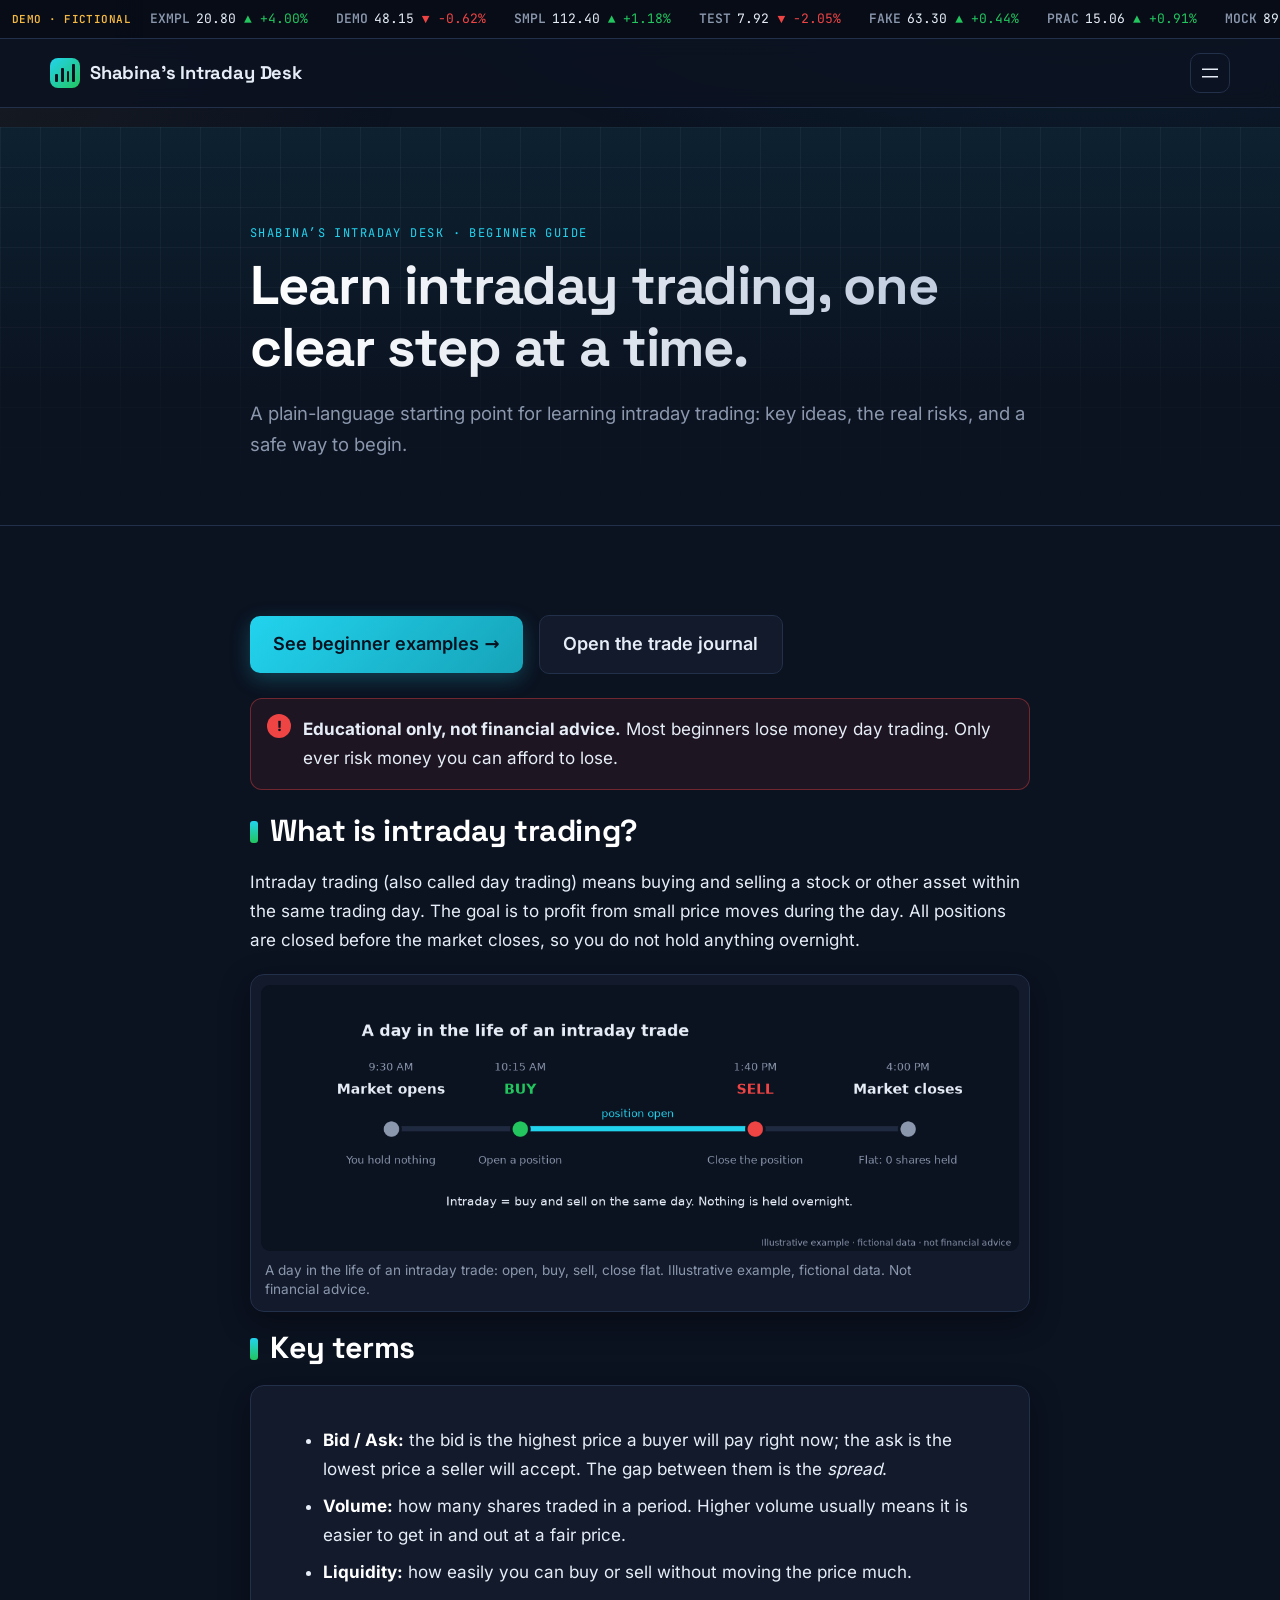
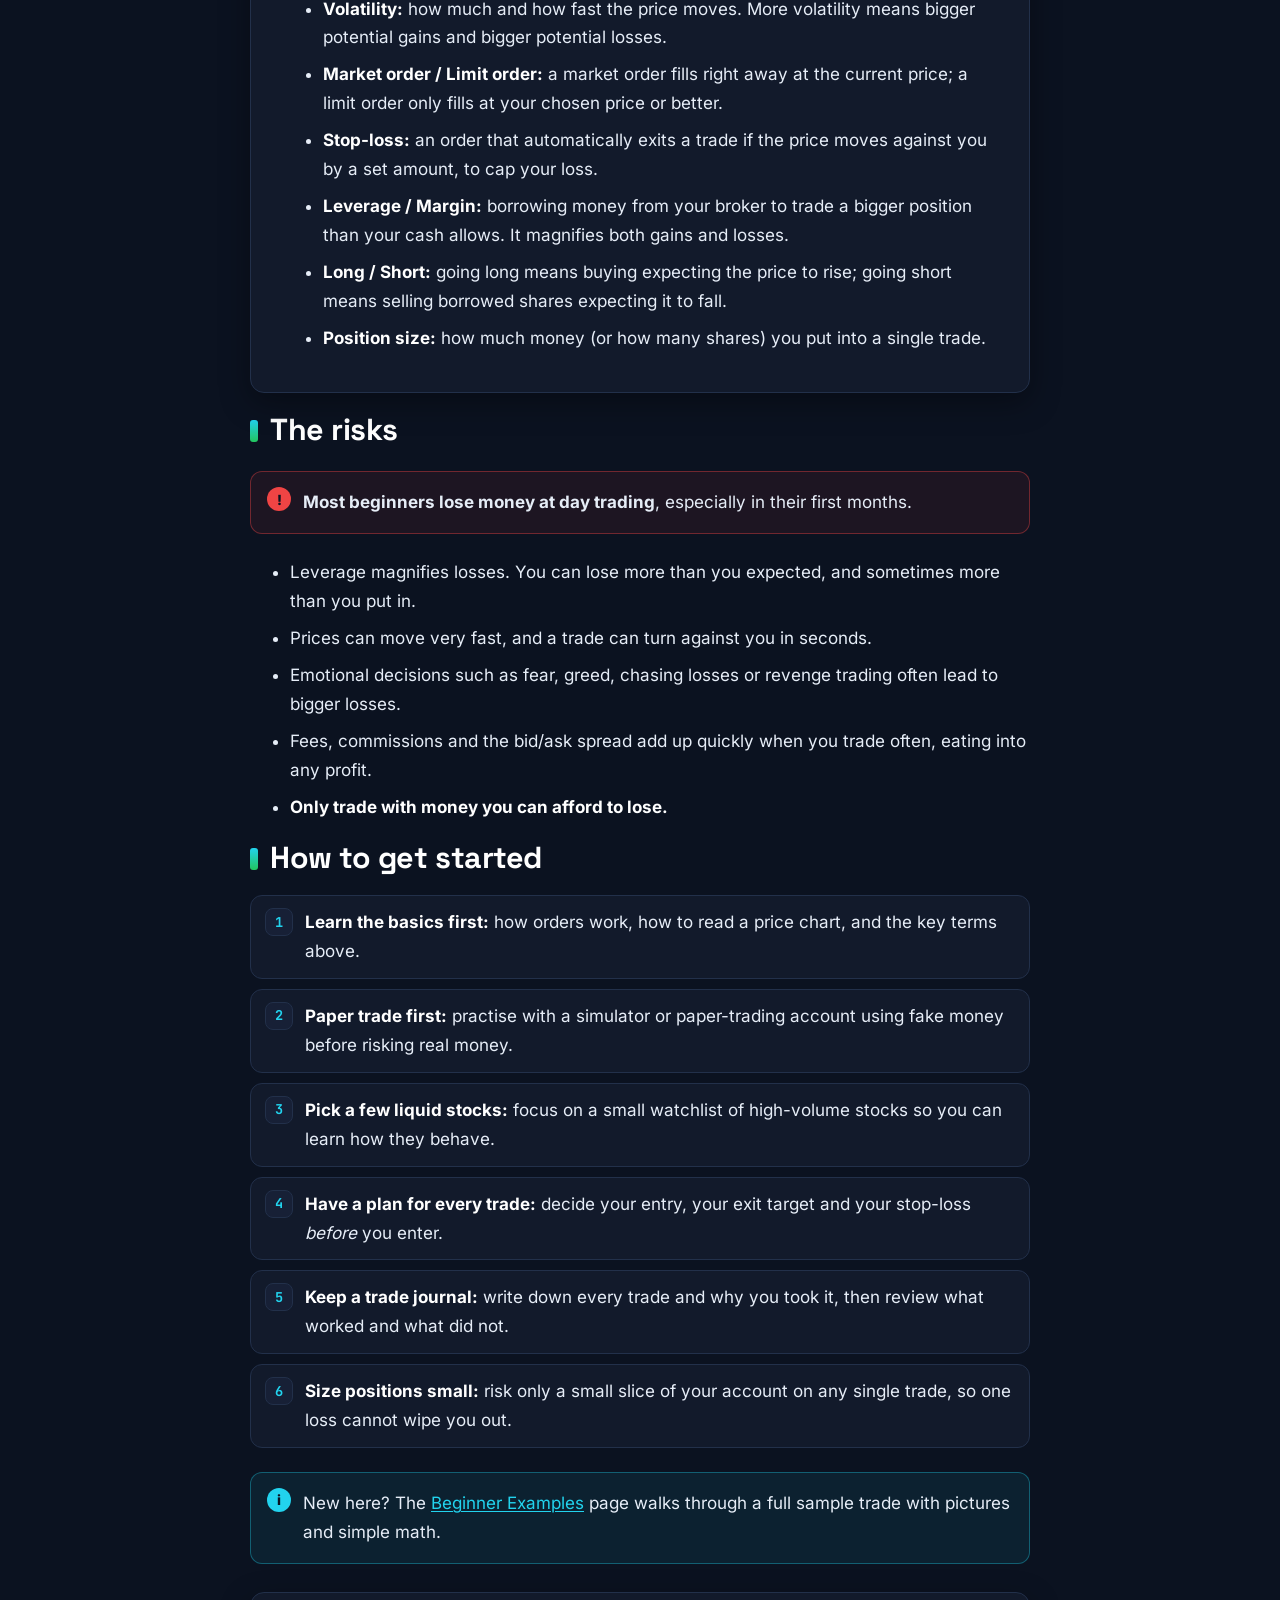
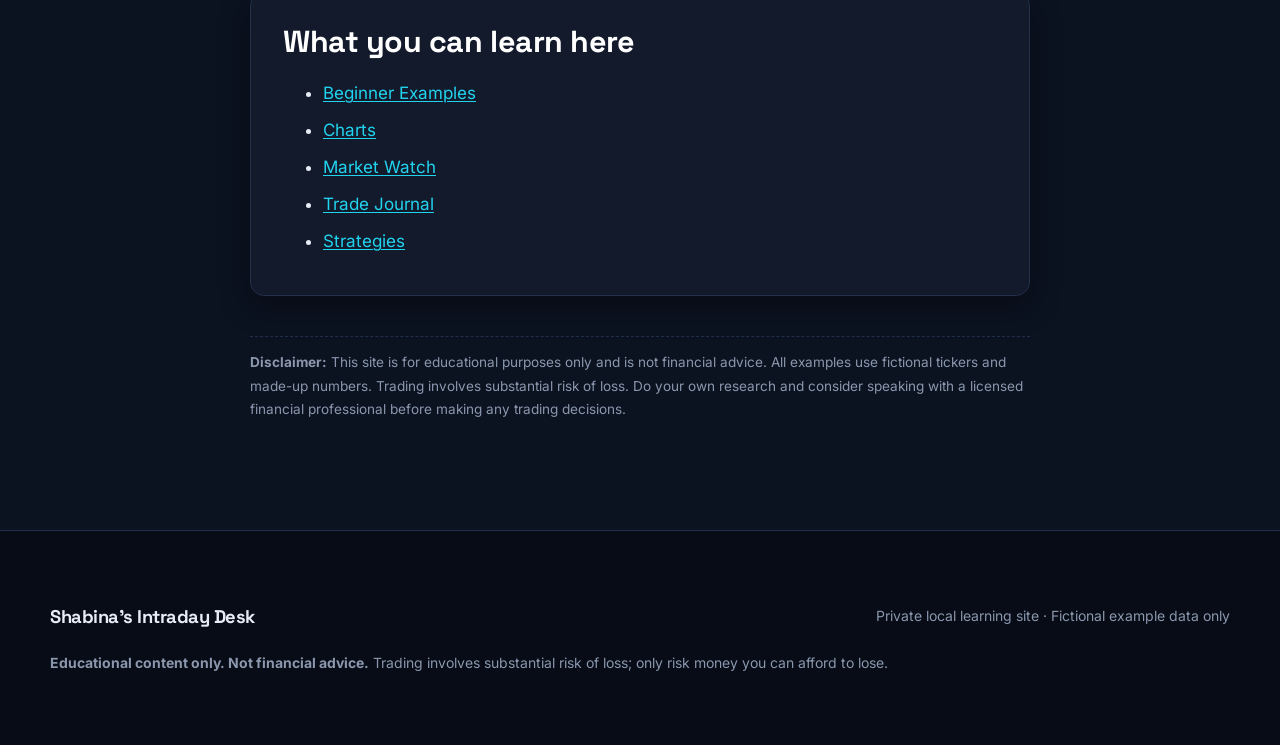
==== commit d9f8f80c: "Make the header menu button work on every page. Replace the WordPress overlay with one vanilla dropd" ====
--- a/index.html
+++ b/index.html
@@ -111,10 +111,6 @@
 a{text-decoration-thickness:1px!important;text-underline-offset:.1em}:where(.wp-site-blocks :focus){outline-width:2px;outline-style:solid}.wp-block-navigation .wp-block-navigation-submenu .wp-block-navigation-item:not(:last-child){margin-bottom:3px}.wp-block-navigation .wp-block-navigation-item .wp-block-navigation-item__content{outline-offset:4px}.wp-block-navigation .wp-block-navigation-item ul.wp-block-navigation__submenu-container .wp-block-navigation-item__content{outline-offset:0}blockquote,caption,figcaption,h1,h2,h3,h4,h5,h6,p{text-wrap:pretty}.more-link{display:block}:where(pre){overflow-x:auto}
 
 </style>
-<script id="wp-importmap" type="importmap">
-{"imports":{"@wordpress/interactivity":"/wp-includes/js/dist/script-modules/interactivity/index.min.js"}}
-</script>
-<link rel="modulepreload" href="wp-includes/js/dist/script-modules/interactivity/index.min.js" id="@wordpress/interactivity-js-modulepreload" fetchpriority="low">
 <style class="wp-fonts-local">
 @font-face{font-family:Inter;font-style:normal;font-weight:100 900;font-display:swap;src:url('wp-content/themes/intraday-desk/assets/fonts/inter.woff2') format('woff2');}
 @font-face{font-family:"Space Grotesk";font-style:normal;font-weight:300 700;font-display:swap;src:url('wp-content/themes/intraday-desk/assets/fonts/space-grotesk.woff2') format('woff2');}
@@ -154,37 +150,22 @@
 <div class="wp-block-group id-logo is-nowrap is-layout-flex wp-container-core-group-is-layout-3a88641f wp-block-group-is-layout-flex"><span class="id-logo__mark" aria-hidden="true"><i style="height:8px"></i><i style="height:14px"></i><i style="height:11px"></i><i style="height:18px"></i></span>
 <p class="wp-block-site-title"><a href="index.html" target="_self" rel="home" aria-current="page">Shabina&#039;s Intraday Desk</a></p></div>
 
-<nav class="is-responsive items-justified-right wp-block-navigation is-content-justification-right is-layout-flex wp-container-core-navigation-is-layout-03cbc9f5 wp-block-navigation-is-layout-flex" 
-		 data-wp-interactive="core/navigation" data-wp-context='{"overlayOpenedBy":{"click":false,"hover":false,"focus":false},"type":"overlay","roleAttribute":"","ariaLabel":"Menu"}'><button aria-haspopup="dialog" aria-label="Open menu" class="wp-block-navigation__responsive-container-open" 
-				data-wp-on--click="actions.openMenuOnClick"
-				data-wp-on--keydown="actions.handleMenuKeydown"
-			><svg width="24" height="24" xmlns="http://www.w3.org/2000/svg" viewBox="0 0 24 24" aria-hidden="true" focusable="false"><path d="M4 7.5h16v1.5H4z"></path><path d="M4 15h16v1.5H4z"></path></svg></button>
-				<div class="wp-block-navigation__responsive-container"  id="modal-1" 
-				data-wp-class--has-modal-open="state.isMenuOpen"
-				data-wp-class--is-menu-open="state.isMenuOpen"
-				data-wp-watch="callbacks.initMenu"
-				data-wp-on--keydown="actions.handleMenuKeydown"
-				data-wp-on--focusout="actions.handleMenuFocusout"
-				tabindex="-1"
-			>
-					<div class="wp-block-navigation__responsive-close" tabindex="-1">
-						<div class="wp-block-navigation__responsive-dialog" 
-				data-wp-bind--aria-modal="state.ariaModal"
-				data-wp-bind--aria-label="state.ariaLabel"
-				data-wp-bind--role="state.roleAttribute"
-			>
-							<button aria-label="Close menu" class="wp-block-navigation__responsive-container-close" 
-				data-wp-on--click="actions.closeMenuOnClick"
-			><svg xmlns="http://www.w3.org/2000/svg" viewBox="0 0 24 24" width="24" height="24" aria-hidden="true" focusable="false"><path d="m13.06 12 6.47-6.47-1.06-1.06L12 10.94 5.53 4.47 4.47 5.53 10.94 12l-6.47 6.47 1.06 1.06L12 13.06l6.47 6.47 1.06-1.06L13.06 12Z"></path></svg></button>
-							<div class="wp-block-navigation__responsive-container-content" 
-				data-wp-watch="callbacks.focusFirstElement"
-			 id="modal-1-content">
-								<ul class="wp-block-navigation__container is-responsive items-justified-right wp-block-navigation"><li class="wp-block-navigation-item current-menu-item wp-block-navigation-link"><a class="wp-block-navigation-item__content"  href="index.html" aria-current="page"><span class="wp-block-navigation-item__label">Home</span></a></li><li class="wp-block-navigation-item wp-block-navigation-link"><a class="wp-block-navigation-item__content"  href="learn-beginner-examples/index.html"><span class="wp-block-navigation-item__label">Learn</span></a></li><li class="wp-block-navigation-item wp-block-navigation-link"><a class="wp-block-navigation-item__content"  href="charts/index.html"><span class="wp-block-navigation-item__label">Charts</span></a></li><li class="wp-block-navigation-item wp-block-navigation-link"><a class="wp-block-navigation-item__content"  href="market-watch/index.html"><span class="wp-block-navigation-item__label">Market Watch</span></a></li><li class="wp-block-navigation-item wp-block-navigation-link"><a class="wp-block-navigation-item__content"  href="trade-journal/index.html"><span class="wp-block-navigation-item__label">Trade Journal</span></a></li><li class="wp-block-navigation-item wp-block-navigation-link"><a class="wp-block-navigation-item__content"  href="strategies/index.html"><span class="wp-block-navigation-item__label">Strategies</span></a></li><li class="wp-block-navigation-item wp-block-navigation-link"><a class="wp-block-navigation-item__content"  href="about/index.html"><span class="wp-block-navigation-item__label">About</span></a></li></ul>
-								
-							</div>
-						</div>
-					</div>
-				</div></nav>
+<nav class="id-menu" aria-label="Menu">
+<button type="button" class="id-menu__toggle" aria-expanded="false" aria-controls="id-site-menu" aria-label="Open menu">
+<svg width="24" height="24" xmlns="http://www.w3.org/2000/svg" viewBox="0 0 24 24" aria-hidden="true" focusable="false"><path d="M4 7.5h16v1.5H4z"></path><path d="M4 15h16v1.5H4z"></path></svg>
+</button>
+<div class="id-menu__panel" id="id-site-menu" hidden>
+<ul class="id-menu__list">
+<li><a href="/about/">About Shabina</a></li>
+<li><a href="/#main-idea">What's the main idea</a></li>
+<li><a href="/#what-you-can-learn">What you can learn here</a></li>
+</ul>
+<div class="id-menu__social">
+<a href="https://www.instagram.com/" data-social="instagram" target="_blank" rel="noopener"><svg width="16" height="16" viewBox="0 0 24 24" aria-hidden="true" focusable="false"><rect x="3.25" y="3.25" width="17.5" height="17.5" rx="5" fill="none" stroke="currentColor" stroke-width="1.8"></rect><circle cx="12" cy="12" r="4" fill="none" stroke="currentColor" stroke-width="1.8"></circle><circle cx="17.4" cy="6.6" r="1.1" fill="currentColor"></circle></svg><span>Instagram</span></a>
+<a href="https://www.youtube.com/" data-social="youtube" target="_blank" rel="noopener"><svg width="16" height="16" viewBox="0 0 24 24" aria-hidden="true" focusable="false"><path fill="currentColor" d="M23 12.2s0-3.2-.4-4.6c-.2-.9-.9-1.6-1.8-1.8C19.2 5.4 12 5.4 12 5.4s-7.2 0-8.8.4c-.9.2-1.6.9-1.8 1.8C1 9 1 12.2 1 12.2s0 3.2.4 4.6c.2.9.9 1.6 1.8 1.8 1.6.4 8.8.4 8.8.4s7.2 0 8.8-.4c.9-.2 1.6-.9 1.8-1.8.4-1.4.4-4.6.4-4.6zM9.8 15.5V8.9l6.2 3.3-6.2 3.3z"></path></svg><span>YouTube</span></a>
+</div>
+</div>
+</nav>
 </div>
 </div>
 
@@ -192,7 +173,7 @@
 
 <main id="wp--skip-link--target" class="wp-block-group is-layout-flow wp-block-group-is-layout-flow">
 
-<div class="wp-block-group alignfull id-hero has-global-padding is-layout-constrained wp-container-core-group-is-layout-a5768721 wp-block-group-is-layout-constrained" style="padding-top:clamp(48px,8vw,96px);padding-right:var(--wp--preset--spacing--50);padding-bottom:clamp(36px,6vw,64px);padding-left:var(--wp--preset--spacing--50)">
+<div id="main-idea" class="wp-block-group alignfull id-hero has-global-padding is-layout-constrained wp-container-core-group-is-layout-a5768721 wp-block-group-is-layout-constrained" style="padding-top:clamp(48px,8vw,96px);padding-right:var(--wp--preset--spacing--50);padding-bottom:clamp(36px,6vw,64px);padding-left:var(--wp--preset--spacing--50)">
 <p class="id-eyebrow wp-block-paragraph">Shabina&#8217;s Intraday Desk · Beginner guide</p>
 <h1 class="wp-block-heading" style="margin-top:10px;margin-bottom:10px">Learn intraday trading, one clear step at a time.</h1>
 <div class="id-sub wp-block-post-excerpt"><p class="wp-block-post-excerpt__excerpt">A plain-language starting point for learning intraday trading: key ideas, the real risks, and a safe way to begin. </p></div>
@@ -217,6 +198,16 @@
 <ol class="wp-block-list id-steps"><li><strong>Learn the basics first:</strong> how orders work, how to read a price chart, and the key terms above.</li><li><strong>Paper trade first:</strong> practise with a simulator or paper-trading account using fake money before risking real money.</li><li><strong>Pick a few liquid stocks:</strong> focus on a small watchlist of high-volume stocks so you can learn how they behave.</li><li><strong>Have a plan for every trade:</strong> decide your entry, your exit target and your stop-loss <em>before</em> you enter.</li><li><strong>Keep a trade journal:</strong> write down every trade and why you took it, then review what worked and what did not.</li><li><strong>Size positions small:</strong> risk only a small slice of your account on any single trade, so one loss cannot wipe you out.</li></ol>
 <div class="wp-block-group id-callout id-callout--tip has-global-padding is-layout-constrained wp-block-group-is-layout-constrained"><p class="wp-block-paragraph">New here? The <a href="learn-beginner-examples/index.html">Beginner Examples</a> page walks through a full sample trade with pictures and simple math.</p>
 </div>
+<section id="what-you-can-learn" class="wp-block-group id-card has-global-padding is-layout-constrained wp-block-group-is-layout-constrained">
+<h2 class="wp-block-heading">What you can learn here</h2>
+<ul class="wp-block-list">
+<li><a href="/learn-beginner-examples/">Beginner Examples</a></li>
+<li><a href="/charts/">Charts</a></li>
+<li><a href="/market-watch/">Market Watch</a></li>
+<li><a href="/trade-journal/">Trade Journal</a></li>
+<li><a href="/strategies/">Strategies</a></li>
+</ul>
+</section>
 <p class="id-disclaimer wp-block-paragraph"><strong>Disclaimer:</strong> This site is for educational purposes only and is not financial advice. All examples use fictional tickers and made-up numbers. Trading involves substantial risk of loss. Do your own research and consider speaking with a licensed financial professional before making any trading decisions.</p>
 </div>
 </div>
@@ -233,6 +224,35 @@
 
 </footer>
 </div>
-<script data-wp-router-options="{&quot;loadOnClientNavigation&quot;:true}" fetchpriority="low" id="@wordpress/block-library/navigation/view-js-module" src="wp-includes/js/dist/script-modules/block-library/navigation/view.min.js" type="module"></script>
+<script>
+(function () {
+  var nav = document.querySelector(".id-menu");
+  if (!nav) return;
+  var button = nav.querySelector(".id-menu__toggle");
+  var panel = nav.querySelector(".id-menu__panel");
+  if (!button || !panel) return;
+  function setOpen(open) {
+    button.setAttribute("aria-expanded", open ? "true" : "false");
+    button.setAttribute("aria-label", open ? "Close menu" : "Open menu");
+    if (open) panel.removeAttribute("hidden");
+    else panel.setAttribute("hidden", "");
+  }
+  button.addEventListener("click", function () {
+    setOpen(button.getAttribute("aria-expanded") !== "true");
+  });
+  panel.addEventListener("click", function (event) {
+    if (event.target.closest("a")) setOpen(false);
+  });
+  document.addEventListener("click", function (event) {
+    if (!nav.contains(event.target)) setOpen(false);
+  });
+  document.addEventListener("keydown", function (event) {
+    if (event.key === "Escape" && button.getAttribute("aria-expanded") === "true") {
+      setOpen(false);
+      button.focus();
+    }
+  });
+})();
+</script>
 </body>
 </html>
--- a/wp-content/themes/intraday-desk/style.css
+++ b/wp-content/themes/intraday-desk/style.css
@@ -91,3 +91,19 @@
 .wp-block-navigation__responsive-container.is-menu-open{background:var(--id-bg)!important}
 .entry-content .id-up strong,.entry-content .id-down strong{color:inherit}
 html{scroll-padding-top:90px}
+/* Header menu */
+.id-menu{position:relative;flex:none}
+.id-menu__toggle{display:flex;align-items:center;justify-content:center;width:40px;height:40px;margin:0;padding:0;border:1px solid var(--id-border);border-radius:10px;background:transparent;color:var(--id-text);cursor:pointer}
+.id-menu__toggle:hover,.id-menu__toggle[aria-expanded="true"]{background:var(--id-surface-2)}
+.id-menu__toggle svg{display:block;width:24px;height:24px;fill:currentColor}
+.id-menu__panel{position:absolute;top:calc(100% + 8px);right:0;z-index:80;box-sizing:border-box;width:min(280px,calc(100vw - 2 * var(--wp--preset--spacing--50)));padding:8px;background:var(--id-surface);border:1px solid var(--id-border);border-radius:var(--id-radius);box-shadow:var(--id-shadow)}
+.id-menu__panel[hidden]{display:none}
+.id-menu__list{list-style:none;margin:0;padding:0;display:flex;flex-direction:column;gap:2px}
+.id-menu__list a,.id-menu__social a{display:flex;align-items:center;gap:10px;padding:10px 12px;border-radius:8px;color:var(--id-text);text-decoration:none;font-weight:500}
+.id-menu__list a:hover,.id-menu__list a:focus-visible,.id-menu__social a:hover,.id-menu__social a:focus-visible{background:var(--id-surface-2);color:#fff}
+.id-menu__social{display:flex;flex-direction:column;gap:2px;margin-top:8px;padding-top:8px;border-top:1px solid var(--id-border)}
+.id-menu__social a{color:var(--id-muted);font-size:.92rem;font-weight:500}
+.id-menu__social svg{flex:none;display:block}
+#what-you-can-learn{margin-top:1.75rem}
+#what-you-can-learn h2{margin-top:0}
+#main-idea,#what-you-can-learn{scroll-margin-top:90px}
